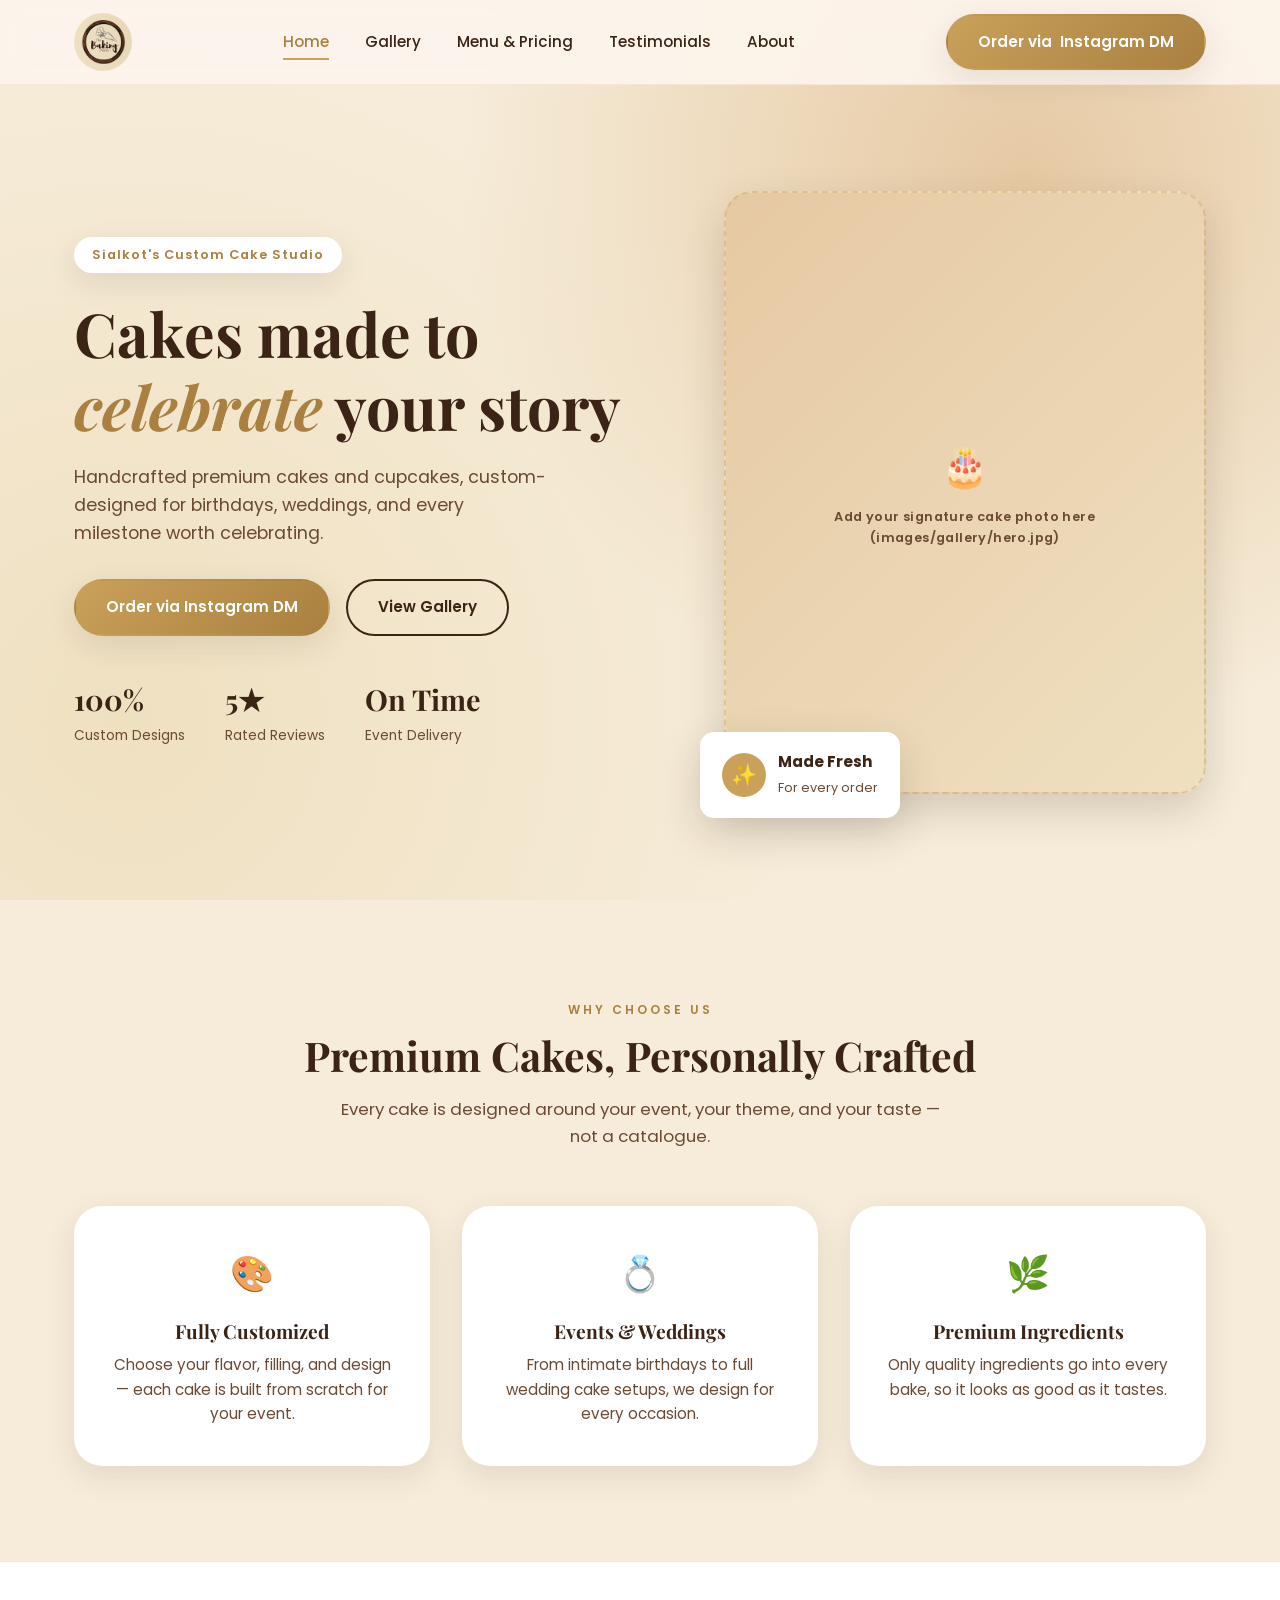
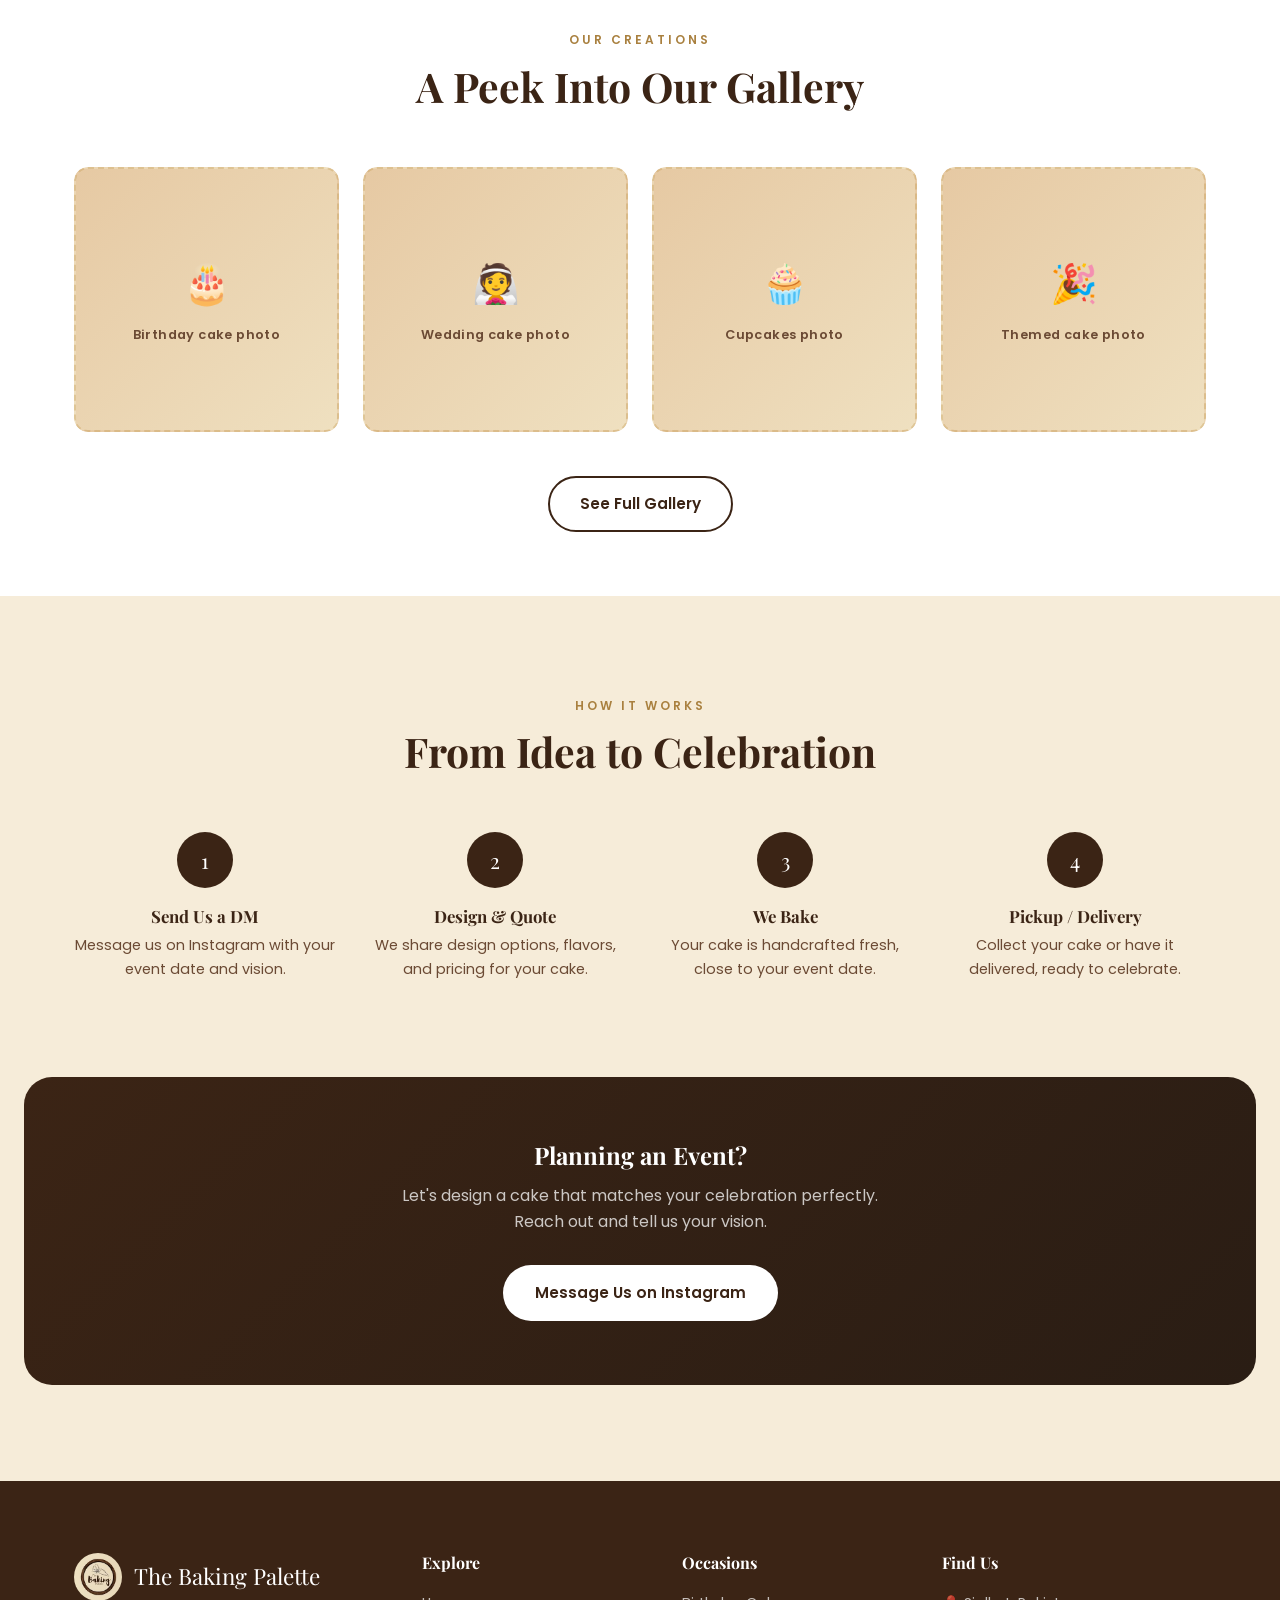
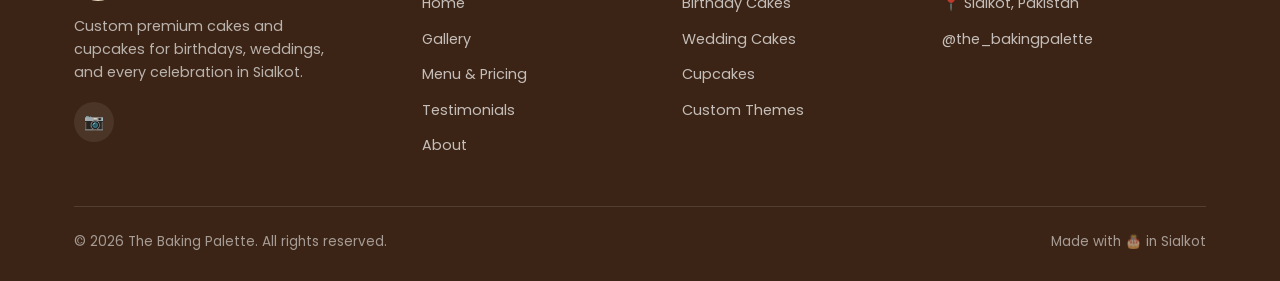
==== index.html @ 265aff40 "Initial site build for The Baking Palette Custom premium cake/cupcake business site with Home, Galle" ====
<!DOCTYPE html>
<html lang="en">
<head>
  <meta charset="UTF-8" />
  <meta name="viewport" content="width=device-width, initial-scale=1.0" />
  <title>The Baking Palette | Custom Premium Cakes & Cupcakes in Sialkot</title>
  <meta name="description" content="The Baking Palette crafts custom premium cakes and cupcakes for birthdays, weddings, and special events in Sialkot. Order your dream cake today." />
  <link rel="preconnect" href="https://fonts.googleapis.com" />
  <link href="https://fonts.googleapis.com/css2?family=Playfair+Display:wght@600;700&family=Poppins:wght@400;500;600;700&display=swap" rel="stylesheet" />
  <link rel="icon" type="image/jpeg" href="images/logo/logo.jpg" />
  <link rel="stylesheet" href="css/style.css" />
</head>
<body>

  <!-- Navbar -->
  <header class="navbar">
    <div class="container">
      <a href="index.html" class="logo"><img src="images/logo/logo.jpg" alt="The Baking Palette logo"></a>
      <nav class="nav-links">
        <a href="index.html">Home</a>
        <a href="gallery.html">Gallery</a>
        <a href="menu.html">Menu &amp; Pricing</a>
        <a href="testimonials.html">Testimonials</a>
        <a href="about.html">About</a>
      </nav>
      <div class="nav-cta">
        <a href="https://www.instagram.com/the_bakingpalette/" target="_blank" rel="noopener" class="btn btn--primary">
          <span class="btn-text">Order via</span> Instagram DM
        </a>
        <button class="nav-toggle" aria-label="Toggle navigation">
          <span></span><span></span><span></span>
        </button>
      </div>
    </div>
  </header>

  <!-- Hero -->
  <section class="hero">
    <div class="container">
      <div class="hero-text">
        <span class="hero-eyebrow">Sialkot's Custom Cake Studio</span>
        <h1>Cakes made to <span class="script">celebrate</span> your story</h1>
        <p>Handcrafted premium cakes and cupcakes, custom-designed for birthdays, weddings, and every milestone worth celebrating.</p>
        <div class="hero-actions">
          <a href="https://www.instagram.com/the_bakingpalette/" target="_blank" rel="noopener" class="btn btn--primary">Order via Instagram DM</a>
          <a href="gallery.html" class="btn btn--outline">View Gallery</a>
        </div>
        <div class="hero-stats">
          <div>
            <strong>100%</strong>
            <span>Custom Designs</span>
          </div>
          <div>
            <strong>5★</strong>
            <span>Rated Reviews</span>
          </div>
          <div>
            <strong>On Time</strong>
            <span>Event Delivery</span>
          </div>
        </div>
      </div>
      <div class="hero-visual">
        <div class="placeholder-tile">
          <span class="icon">🎂</span>
          <span class="label">Add your signature cake photo here<br>(images/gallery/hero.jpg)</span>
        </div>
        <div class="floating-card">
          <div class="icon-badge">✨</div>
          <div>
            <strong>Made Fresh</strong>
            <span>For every order</span>
          </div>
        </div>
      </div>
    </div>
  </section>

  <!-- Highlights -->
  <section class="section">
    <div class="container">
      <div class="section-header reveal">
        <span class="section-label">Why Choose Us</span>
        <h2 class="section-title">Premium Cakes, Personally Crafted</h2>
        <p class="section-subtitle" style="margin-left:auto;margin-right:auto;">Every cake is designed around your event, your theme, and your taste &mdash; not a catalogue.</p>
      </div>
      <div class="highlights-grid">
        <div class="highlight-card reveal">
          <div class="icon">🎨</div>
          <h3>Fully Customized</h3>
          <p>Choose your flavor, filling, and design &mdash; each cake is built from scratch for your event.</p>
        </div>
        <div class="highlight-card reveal">
          <div class="icon">💍</div>
          <h3>Events &amp; Weddings</h3>
          <p>From intimate birthdays to full wedding cake setups, we design for every occasion.</p>
        </div>
        <div class="highlight-card reveal">
          <div class="icon">🌿</div>
          <h3>Premium Ingredients</h3>
          <p>Only quality ingredients go into every bake, so it looks as good as it tastes.</p>
        </div>
      </div>
    </div>
  </section>

  <!-- Gallery preview -->
  <section class="section section--tight" style="background:var(--color-white);">
    <div class="container">
      <div class="section-header reveal">
        <span class="section-label">Our Creations</span>
        <h2 class="section-title">A Peek Into Our Gallery</h2>
      </div>
      <div class="gallery-grid gallery-grid--home">
        <div class="gallery-item reveal">
          <div class="placeholder-tile">
            <span class="icon">🎂</span>
            <span class="label">Birthday cake photo</span>
          </div>
        </div>
        <div class="gallery-item reveal">
          <div class="placeholder-tile">
            <span class="icon">👰</span>
            <span class="label">Wedding cake photo</span>
          </div>
        </div>
        <div class="gallery-item reveal">
          <div class="placeholder-tile">
            <span class="icon">🧁</span>
            <span class="label">Cupcakes photo</span>
          </div>
        </div>
        <div class="gallery-item reveal">
          <div class="placeholder-tile">
            <span class="icon">🎉</span>
            <span class="label">Themed cake photo</span>
          </div>
        </div>
      </div>
      <div style="text-align:center;margin-top:44px;">
        <a href="gallery.html" class="btn btn--outline">See Full Gallery</a>
      </div>
    </div>
  </section>

  <!-- Process -->
  <section class="section">
    <div class="container">
      <div class="section-header reveal">
        <span class="section-label">How It Works</span>
        <h2 class="section-title">From Idea to Celebration</h2>
      </div>
      <div class="process-grid">
        <div class="process-step reveal">
          <div class="step-number">1</div>
          <h4>Send Us a DM</h4>
          <p>Message us on Instagram with your event date and vision.</p>
        </div>
        <div class="process-step reveal">
          <div class="step-number">2</div>
          <h4>Design &amp; Quote</h4>
          <p>We share design options, flavors, and pricing for your cake.</p>
        </div>
        <div class="process-step reveal">
          <div class="step-number">3</div>
          <h4>We Bake</h4>
          <p>Your cake is handcrafted fresh, close to your event date.</p>
        </div>
        <div class="process-step reveal">
          <div class="step-number">4</div>
          <h4>Pickup / Delivery</h4>
          <p>Collect your cake or have it delivered, ready to celebrate.</p>
        </div>
      </div>
    </div>
  </section>

  <!-- CTA Banner -->
  <section class="cta-banner reveal">
    <h2>Planning an Event?</h2>
    <p>Let's design a cake that matches your celebration perfectly. Reach out and tell us your vision.</p>
    <a href="https://www.instagram.com/the_bakingpalette/" target="_blank" rel="noopener" class="btn btn--light">Message Us on Instagram</a>
  </section>

  <!-- Footer -->
  <footer class="site-footer">
    <div class="container">
      <div class="footer-grid">
        <div>
          <div class="footer-logo" style="display:flex;align-items:center;gap:12px;"><img src="images/logo/logo.jpg" alt="The Baking Palette logo" style="height:48px;width:48px;object-fit:cover;border-radius:50%;"> The Baking Palette</div>
          <p style="font-size:0.9rem;color:rgba(255,255,255,0.65);max-width:280px;">Custom premium cakes and cupcakes for birthdays, weddings, and every celebration in Sialkot.</p>
          <div class="footer-social">
            <a href="https://www.instagram.com/the_bakingpalette/" target="_blank" rel="noopener" aria-label="Instagram">📷</a>
          </div>
        </div>
        <div class="footer-col">
          <h4>Explore</h4>
          <ul>
            <li><a href="index.html">Home</a></li>
            <li><a href="gallery.html">Gallery</a></li>
            <li><a href="menu.html">Menu &amp; Pricing</a></li>
            <li><a href="testimonials.html">Testimonials</a></li>
            <li><a href="about.html">About</a></li>
          </ul>
        </div>
        <div class="footer-col">
          <h4>Occasions</h4>
          <ul>
            <li><a href="menu.html">Birthday Cakes</a></li>
            <li><a href="menu.html">Wedding Cakes</a></li>
            <li><a href="menu.html">Cupcakes</a></li>
            <li><a href="menu.html">Custom Themes</a></li>
          </ul>
        </div>
        <div class="footer-col">
          <h4>Find Us</h4>
          <ul>
            <li><a href="https://www.google.com/maps/search/?api=1&query=The+Baking+Palette+Sialkot" target="_blank" rel="noopener">📍 Sialkot, Pakistan</a></li>
            <li><a href="https://www.instagram.com/the_bakingpalette/" target="_blank" rel="noopener">@the_bakingpalette</a></li>
          </ul>
        </div>
      </div>
      <div class="footer-bottom">
        <span>&copy; 2026 The Baking Palette. All rights reserved.</span>
        <span>Made with 🎂 in Sialkot</span>
      </div>
    </div>
  </footer>

  <script src="js/main.js"></script>
</body>
</html>
---- css/style.css ----
/* ========================================================
   The Baking Palette — Design Tokens
   Matched to the brand logo (wood-brown, cream, warm gold).
   ======================================================== */
:root {
  --color-cream: #f6ecd9;
  --color-cream-dark: #efe0c0;
  --color-blush: #e6c9a3;
  --color-blush-dark: #d3a86f;
  --color-gold: #c9a15a;
  --color-gold-dark: #a9803f;
  --color-brown: #3b2415;
  --color-brown-soft: #6b4a34;
  --color-white: #ffffff;

  --font-heading: 'Playfair Display', Georgia, serif;
  --font-body: 'Poppins', 'Segoe UI', sans-serif;

  --radius-md: 14px;
  --radius-lg: 28px;
  --shadow-soft: 0 10px 30px rgba(61, 43, 31, 0.1);
  --shadow-strong: 0 16px 40px rgba(61, 43, 31, 0.18);
  --transition: 0.3s ease;
}

* {
  margin: 0;
  padding: 0;
  box-sizing: border-box;
}

html {
  scroll-behavior: smooth;
}

body {
  font-family: var(--font-body);
  color: var(--color-brown);
  background: var(--color-cream);
  line-height: 1.6;
  overflow-x: hidden;
}

img {
  max-width: 100%;
  display: block;
}

a {
  text-decoration: none;
  color: inherit;
}

ul {
  list-style: none;
}

h1, h2, h3, h4 {
  font-family: var(--font-heading);
  font-weight: 700;
  line-height: 1.2;
}

.container {
  max-width: 1180px;
  margin: 0 auto;
  padding: 0 24px;
}

.section {
  padding: 96px 0;
}

.section--tight {
  padding: 64px 0;
}

.section-label {
  display: inline-block;
  font-family: var(--font-body);
  letter-spacing: 3px;
  text-transform: uppercase;
  font-size: 0.75rem;
  color: var(--color-gold-dark);
  font-weight: 600;
  margin-bottom: 12px;
}

.section-title {
  font-size: clamp(1.9rem, 3.2vw, 2.8rem);
  margin-bottom: 16px;
}

.section-subtitle {
  max-width: 620px;
  color: var(--color-brown-soft);
  font-size: 1.05rem;
}

.section-header {
  text-align: center;
  margin-bottom: 56px;
}

.section-header .section-subtitle {
  margin: 0 auto;
}

/* ---------- Buttons ---------- */
.btn {
  display: inline-flex;
  align-items: center;
  gap: 8px;
  padding: 14px 30px;
  border-radius: 999px;
  font-weight: 600;
  font-size: 0.95rem;
  border: 2px solid transparent;
  cursor: pointer;
  transition: transform var(--transition), box-shadow var(--transition), background var(--transition);
}

.btn:hover {
  transform: translateY(-2px);
}

.btn--primary {
  background: linear-gradient(135deg, var(--color-gold) 0%, var(--color-gold-dark) 100%);
  color: var(--color-white);
  box-shadow: var(--shadow-soft);
}

.btn--primary:hover {
  box-shadow: var(--shadow-strong);
}

.btn--outline {
  background: transparent;
  border-color: var(--color-brown);
  color: var(--color-brown);
}

.btn--outline:hover {
  background: var(--color-brown);
  color: var(--color-white);
}

.btn--light {
  background: var(--color-white);
  color: var(--color-brown);
}

/* ---------- Navbar ---------- */
.navbar {
  position: fixed;
  top: 0;
  left: 0;
  right: 0;
  z-index: 1000;
  background: rgba(253, 246, 238, 0.9);
  backdrop-filter: blur(10px);
  border-bottom: 1px solid rgba(201, 161, 90, 0.15);
}

.navbar .container {
  display: flex;
  align-items: center;
  justify-content: space-between;
  height: 84px;
}

.logo {
  font-family: var(--font-heading);
  font-size: 1.5rem;
  font-weight: 700;
  color: var(--color-brown);
  display: flex;
  align-items: center;
  gap: 10px;
}

.logo img {
  height: 58px;
  width: 58px;
  object-fit: cover;
  border-radius: 50%;
}

.logo span.accent {
  color: var(--color-gold-dark);
}

.nav-links {
  display: flex;
  align-items: center;
  gap: 36px;
}

.nav-links a {
  font-weight: 500;
  font-size: 0.95rem;
  position: relative;
  padding: 6px 0;
  transition: color var(--transition);
}

.nav-links a::after {
  content: '';
  position: absolute;
  left: 0;
  bottom: 0;
  width: 0;
  height: 2px;
  background: var(--color-gold);
  transition: width var(--transition);
}

.nav-links a:hover,
.nav-links a.active {
  color: var(--color-gold-dark);
}

.nav-links a:hover::after,
.nav-links a.active::after {
  width: 100%;
}

.nav-cta {
  display: flex;
  align-items: center;
  gap: 20px;
}

.nav-toggle {
  display: none;
  flex-direction: column;
  gap: 5px;
  background: none;
  border: none;
  cursor: pointer;
  z-index: 1100;
}

.nav-toggle span {
  width: 26px;
  height: 2px;
  background: var(--color-brown);
  transition: transform var(--transition), opacity var(--transition);
}

/* ---------- Hero ---------- */
.hero {
  min-height: 100vh;
  display: flex;
  align-items: center;
  padding-top: 84px;
  background: radial-gradient(circle at 80% 20%, var(--color-blush) 0%, transparent 45%),
    radial-gradient(circle at 10% 80%, var(--color-cream-dark) 0%, transparent 50%),
    var(--color-cream);
  position: relative;
  overflow: hidden;
}

.hero .container {
  display: grid;
  grid-template-columns: 1.1fr 0.9fr;
  gap: 60px;
  align-items: center;
}

.hero-eyebrow {
  display: inline-block;
  padding: 8px 18px;
  background: var(--color-white);
  border-radius: 999px;
  font-size: 0.8rem;
  font-weight: 600;
  letter-spacing: 1px;
  color: var(--color-gold-dark);
  box-shadow: var(--shadow-soft);
  margin-bottom: 24px;
}

.hero h1 {
  font-size: clamp(2.4rem, 5vw, 3.8rem);
  margin-bottom: 20px;
}

.hero h1 .script {
  font-style: italic;
  color: var(--color-gold-dark);
}

.hero p {
  font-size: 1.1rem;
  color: var(--color-brown-soft);
  max-width: 480px;
  margin-bottom: 32px;
}

.hero-actions {
  display: flex;
  gap: 16px;
  flex-wrap: wrap;
  margin-bottom: 40px;
}

.hero-stats {
  display: flex;
  gap: 40px;
}

.hero-stats div strong {
  display: block;
  font-family: var(--font-heading);
  font-size: 1.8rem;
  color: var(--color-brown);
}

.hero-stats div span {
  font-size: 0.85rem;
  color: var(--color-brown-soft);
}

.hero-visual {
  position: relative;
}

/* ---------- Placeholder photo tiles ---------- */
.placeholder-tile {
  background: linear-gradient(135deg, var(--color-blush) 0%, var(--color-cream-dark) 100%);
  border-radius: var(--radius-lg);
  display: flex;
  flex-direction: column;
  align-items: center;
  justify-content: center;
  gap: 10px;
  color: var(--color-brown-soft);
  text-align: center;
  padding: 20px;
  border: 2px dashed rgba(201, 161, 90, 0.4);
}

.placeholder-tile .icon {
  font-size: 2.4rem;
}

.placeholder-tile .label {
  font-size: 0.8rem;
  font-weight: 600;
  letter-spacing: 0.4px;
}

.hero-visual .placeholder-tile {
  aspect-ratio: 4 / 5;
  box-shadow: var(--shadow-strong);
}

.hero-visual .floating-card {
  position: absolute;
  bottom: -24px;
  left: -24px;
  background: var(--color-white);
  border-radius: var(--radius-md);
  padding: 18px 22px;
  box-shadow: var(--shadow-strong);
  display: flex;
  align-items: center;
  gap: 12px;
}

.floating-card .icon-badge {
  width: 44px;
  height: 44px;
  border-radius: 50%;
  background: var(--color-gold);
  display: flex;
  align-items: center;
  justify-content: center;
  font-size: 1.3rem;
}

.floating-card strong {
  display: block;
  font-size: 0.95rem;
}

.floating-card span {
  font-size: 0.8rem;
  color: var(--color-brown-soft);
}

/* ---------- Highlights / Feature cards ---------- */
.highlights-grid {
  display: grid;
  grid-template-columns: repeat(3, 1fr);
  gap: 32px;
}

.highlight-card {
  background: var(--color-white);
  border-radius: var(--radius-lg);
  padding: 40px 32px;
  text-align: center;
  box-shadow: var(--shadow-soft);
  transition: transform var(--transition), box-shadow var(--transition);
}

.highlight-card:hover {
  transform: translateY(-6px);
  box-shadow: var(--shadow-strong);
}

.highlight-card .icon {
  font-size: 2.2rem;
  margin-bottom: 18px;
}

.highlight-card h3 {
  font-size: 1.2rem;
  margin-bottom: 10px;
}

.highlight-card p {
  color: var(--color-brown-soft);
  font-size: 0.95rem;
}

/* ---------- Gallery preview / grid ---------- */
.gallery-grid {
  display: grid;
  grid-template-columns: repeat(3, 1fr);
  gap: 24px;
}

.gallery-grid.gallery-grid--home {
  grid-template-columns: repeat(4, 1fr);
}

.gallery-item {
  aspect-ratio: 1 / 1;
  border-radius: var(--radius-md);
  overflow: hidden;
  cursor: pointer;
  position: relative;
}

.gallery-item .placeholder-tile {
  height: 100%;
  border-radius: var(--radius-md);
  transition: transform var(--transition);
}

.gallery-item:hover .placeholder-tile {
  transform: scale(1.04);
}

.gallery-item img {
  width: 100%;
  height: 100%;
  object-fit: cover;
}

.gallery-filters {
  display: flex;
  justify-content: center;
  gap: 12px;
  flex-wrap: wrap;
  margin-bottom: 40px;
}

.filter-btn {
  padding: 10px 22px;
  border-radius: 999px;
  border: 1px solid rgba(61, 43, 31, 0.2);
  background: transparent;
  font-weight: 500;
  font-size: 0.9rem;
  cursor: pointer;
  transition: background var(--transition), color var(--transition);
}

.filter-btn.active,
.filter-btn:hover {
  background: var(--color-brown);
  color: var(--color-white);
  border-color: var(--color-brown);
}

/* ---------- Lightbox ---------- */
.lightbox {
  position: fixed;
  inset: 0;
  background: rgba(61, 43, 31, 0.85);
  display: flex;
  align-items: center;
  justify-content: center;
  z-index: 2000;
  opacity: 0;
  pointer-events: none;
  transition: opacity var(--transition);
  padding: 40px;
}

.lightbox.open {
  opacity: 1;
  pointer-events: auto;
}

.lightbox-content {
  max-width: 560px;
  width: 100%;
  aspect-ratio: 4/5;
}

.lightbox-content .placeholder-tile {
  height: 100%;
  border-radius: var(--radius-lg);
}

.lightbox-close {
  position: absolute;
  top: 32px;
  right: 40px;
  color: var(--color-white);
  font-size: 2rem;
  background: none;
  border: none;
  cursor: pointer;
}

/* ---------- Menu / Pricing ---------- */
.menu-grid {
  display: grid;
  grid-template-columns: repeat(2, 1fr);
  gap: 32px;
}

.menu-card {
  background: var(--color-white);
  border-radius: var(--radius-lg);
  padding: 36px;
  box-shadow: var(--shadow-soft);
}

.menu-card-header {
  display: flex;
  justify-content: space-between;
  align-items: flex-start;
  margin-bottom: 20px;
}

.menu-card-header h3 {
  font-size: 1.35rem;
}

.menu-card-header .from-price {
  font-family: var(--font-heading);
  font-size: 1.3rem;
  color: var(--color-gold-dark);
  white-space: nowrap;
}

.menu-card p.desc {
  color: var(--color-brown-soft);
  margin-bottom: 20px;
  font-size: 0.95rem;
}

.menu-list {
  display: flex;
  flex-direction: column;
  gap: 12px;
}

.menu-list li {
  display: flex;
  justify-content: space-between;
  border-bottom: 1px dashed rgba(61, 43, 31, 0.15);
  padding-bottom: 10px;
  font-size: 0.95rem;
}

.menu-list li span:last-child {
  font-weight: 600;
  color: var(--color-brown);
}

.menu-note {
  text-align: center;
  margin-top: 48px;
  color: var(--color-brown-soft);
  font-size: 0.95rem;
}

/* ---------- Testimonials ---------- */
.testimonials-grid {
  display: grid;
  grid-template-columns: repeat(3, 1fr);
  gap: 28px;
}

.testimonial-card {
  background: var(--color-white);
  border-radius: var(--radius-lg);
  padding: 32px;
  box-shadow: var(--shadow-soft);
  display: flex;
  flex-direction: column;
  gap: 16px;
}

.testimonial-card .stars {
  color: var(--color-gold);
  font-size: 1.1rem;
  letter-spacing: 2px;
}

.testimonial-card p.quote {
  font-style: italic;
  color: var(--color-brown-soft);
}

.testimonial-author {
  display: flex;
  align-items: center;
  gap: 12px;
  margin-top: auto;
}

.testimonial-author .avatar {
  width: 42px;
  height: 42px;
  border-radius: 50%;
  background: var(--color-blush);
  display: flex;
  align-items: center;
  justify-content: center;
  font-weight: 700;
  color: var(--color-brown);
}

.testimonial-author strong {
  display: block;
  font-size: 0.95rem;
}

.testimonial-author span {
  font-size: 0.8rem;
  color: var(--color-brown-soft);
}

.review-cta {
  text-align: center;
  margin-top: 56px;
  background: var(--color-white);
  border-radius: var(--radius-lg);
  padding: 48px;
  box-shadow: var(--shadow-soft);
}

.review-cta h3 {
  margin-bottom: 12px;
}

.review-cta p {
  color: var(--color-brown-soft);
  margin-bottom: 24px;
}

/* ---------- About ---------- */
.about-grid {
  display: grid;
  grid-template-columns: 0.9fr 1.1fr;
  gap: 60px;
  align-items: center;
}

.about-grid .placeholder-tile {
  aspect-ratio: 4/5;
}

.about-content h2 {
  margin-bottom: 20px;
}

.about-content p {
  color: var(--color-brown-soft);
  margin-bottom: 18px;
}

.values-grid {
  display: grid;
  grid-template-columns: repeat(4, 1fr);
  gap: 24px;
  margin-top: 40px;
}

.value-item {
  text-align: center;
}

.value-item .icon {
  font-size: 1.8rem;
  margin-bottom: 10px;
}

.value-item h4 {
  font-size: 1rem;
  margin-bottom: 6px;
}

.value-item p {
  font-size: 0.85rem;
  color: var(--color-brown-soft);
}

/* ---------- Process steps ---------- */
.process-grid {
  display: grid;
  grid-template-columns: repeat(4, 1fr);
  gap: 28px;
  counter-reset: step;
}

.process-step {
  text-align: center;
  position: relative;
}

.process-step .step-number {
  width: 56px;
  height: 56px;
  margin: 0 auto 18px;
  border-radius: 50%;
  background: var(--color-brown);
  color: var(--color-white);
  display: flex;
  align-items: center;
  justify-content: center;
  font-family: var(--font-heading);
  font-size: 1.3rem;
}

.process-step h4 {
  margin-bottom: 8px;
  font-size: 1.05rem;
}

.process-step p {
  color: var(--color-brown-soft);
  font-size: 0.9rem;
}

/* ---------- CTA banner ---------- */
.cta-banner {
  background: linear-gradient(135deg, var(--color-brown) 0%, #2a1d14 100%);
  color: var(--color-white);
  border-radius: var(--radius-lg);
  padding: 64px;
  text-align: center;
  margin: 0 24px;
}

.cta-banner h2 {
  color: var(--color-white);
  margin-bottom: 14px;
}

.cta-banner p {
  color: rgba(255, 255, 255, 0.75);
  max-width: 520px;
  margin: 0 auto 30px;
}

/* ---------- Footer ---------- */
.site-footer {
  background: var(--color-brown);
  color: rgba(255, 255, 255, 0.85);
  padding: 72px 0 28px;
  margin-top: 96px;
}

.footer-grid {
  display: grid;
  grid-template-columns: 1.4fr 1fr 1fr 1.2fr;
  gap: 40px;
  margin-bottom: 48px;
}

.footer-logo {
  font-family: var(--font-heading);
  font-size: 1.4rem;
  color: var(--color-white);
  margin-bottom: 14px;
}

.footer-col h4 {
  color: var(--color-white);
  font-size: 1rem;
  margin-bottom: 18px;
}

.footer-col ul {
  display: flex;
  flex-direction: column;
  gap: 10px;
}

.footer-col a {
  font-size: 0.9rem;
  color: rgba(255, 255, 255, 0.7);
  transition: color var(--transition);
}

.footer-col a:hover {
  color: var(--color-gold);
}

.footer-social {
  display: flex;
  gap: 12px;
  margin-top: 18px;
}

.footer-social a {
  width: 40px;
  height: 40px;
  border-radius: 50%;
  background: rgba(255, 255, 255, 0.08);
  display: flex;
  align-items: center;
  justify-content: center;
  transition: background var(--transition);
}

.footer-social a:hover {
  background: var(--color-gold);
}

.footer-bottom {
  border-top: 1px solid rgba(255, 255, 255, 0.12);
  padding-top: 24px;
  display: flex;
  justify-content: space-between;
  font-size: 0.85rem;
  color: rgba(255, 255, 255, 0.55);
}

/* ---------- Reveal animation ---------- */
.reveal {
  opacity: 0;
  transform: translateY(24px);
  transition: opacity 0.6s ease, transform 0.6s ease;
}

.reveal.visible {
  opacity: 1;
  transform: translateY(0);
}

/* ---------- Page header (inner pages) ---------- */
.page-header {
  padding: 160px 0 60px;
  text-align: center;
  background: radial-gradient(circle at 50% 0%, var(--color-blush) 0%, transparent 60%), var(--color-cream);
}

/* ---------- Responsive ---------- */
@media (max-width: 960px) {
  .hero .container {
    grid-template-columns: 1fr;
  }

  .hero-visual {
    order: -1;
    max-width: 380px;
    margin: 0 auto;
  }

  .highlights-grid,
  .gallery-grid.gallery-grid--home,
  .testimonials-grid,
  .process-grid,
  .values-grid {
    grid-template-columns: repeat(2, 1fr);
  }

  .menu-grid,
  .about-grid,
  .footer-grid {
    grid-template-columns: 1fr;
  }

  .about-grid .placeholder-tile {
    max-width: 380px;
    margin: 0 auto;
  }
}

@media (max-width: 768px) {
  .nav-links {
    position: fixed;
    top: 0;
    right: -100%;
    height: 100vh;
    width: 280px;
    background: var(--color-white);
    flex-direction: column;
    justify-content: center;
    gap: 28px;
    transition: right var(--transition);
    box-shadow: var(--shadow-strong);
  }

  .nav-links.open {
    right: 0;
  }

  .nav-toggle {
    display: flex;
  }

  .nav-toggle.open span:nth-child(1) {
    transform: translateY(7px) rotate(45deg);
  }

  .nav-toggle.open span:nth-child(2) {
    opacity: 0;
  }

  .nav-toggle.open span:nth-child(3) {
    transform: translateY(-7px) rotate(-45deg);
  }

  .nav-cta .btn span.btn-text {
    display: none;
  }

  .gallery-grid,
  .gallery-grid.gallery-grid--home {
    grid-template-columns: repeat(2, 1fr);
  }

  .cta-banner {
    padding: 48px 28px;
  }
}

@media (max-width: 560px) {
  .section {
    padding: 64px 0;
  }

  .hero-stats {
    gap: 24px;
  }

  .gallery-grid,
  .gallery-grid.gallery-grid--home {
    grid-template-columns: repeat(2, 1fr);
    gap: 14px;
  }

  .footer-bottom {
    flex-direction: column;
    gap: 8px;
    text-align: center;
  }
}
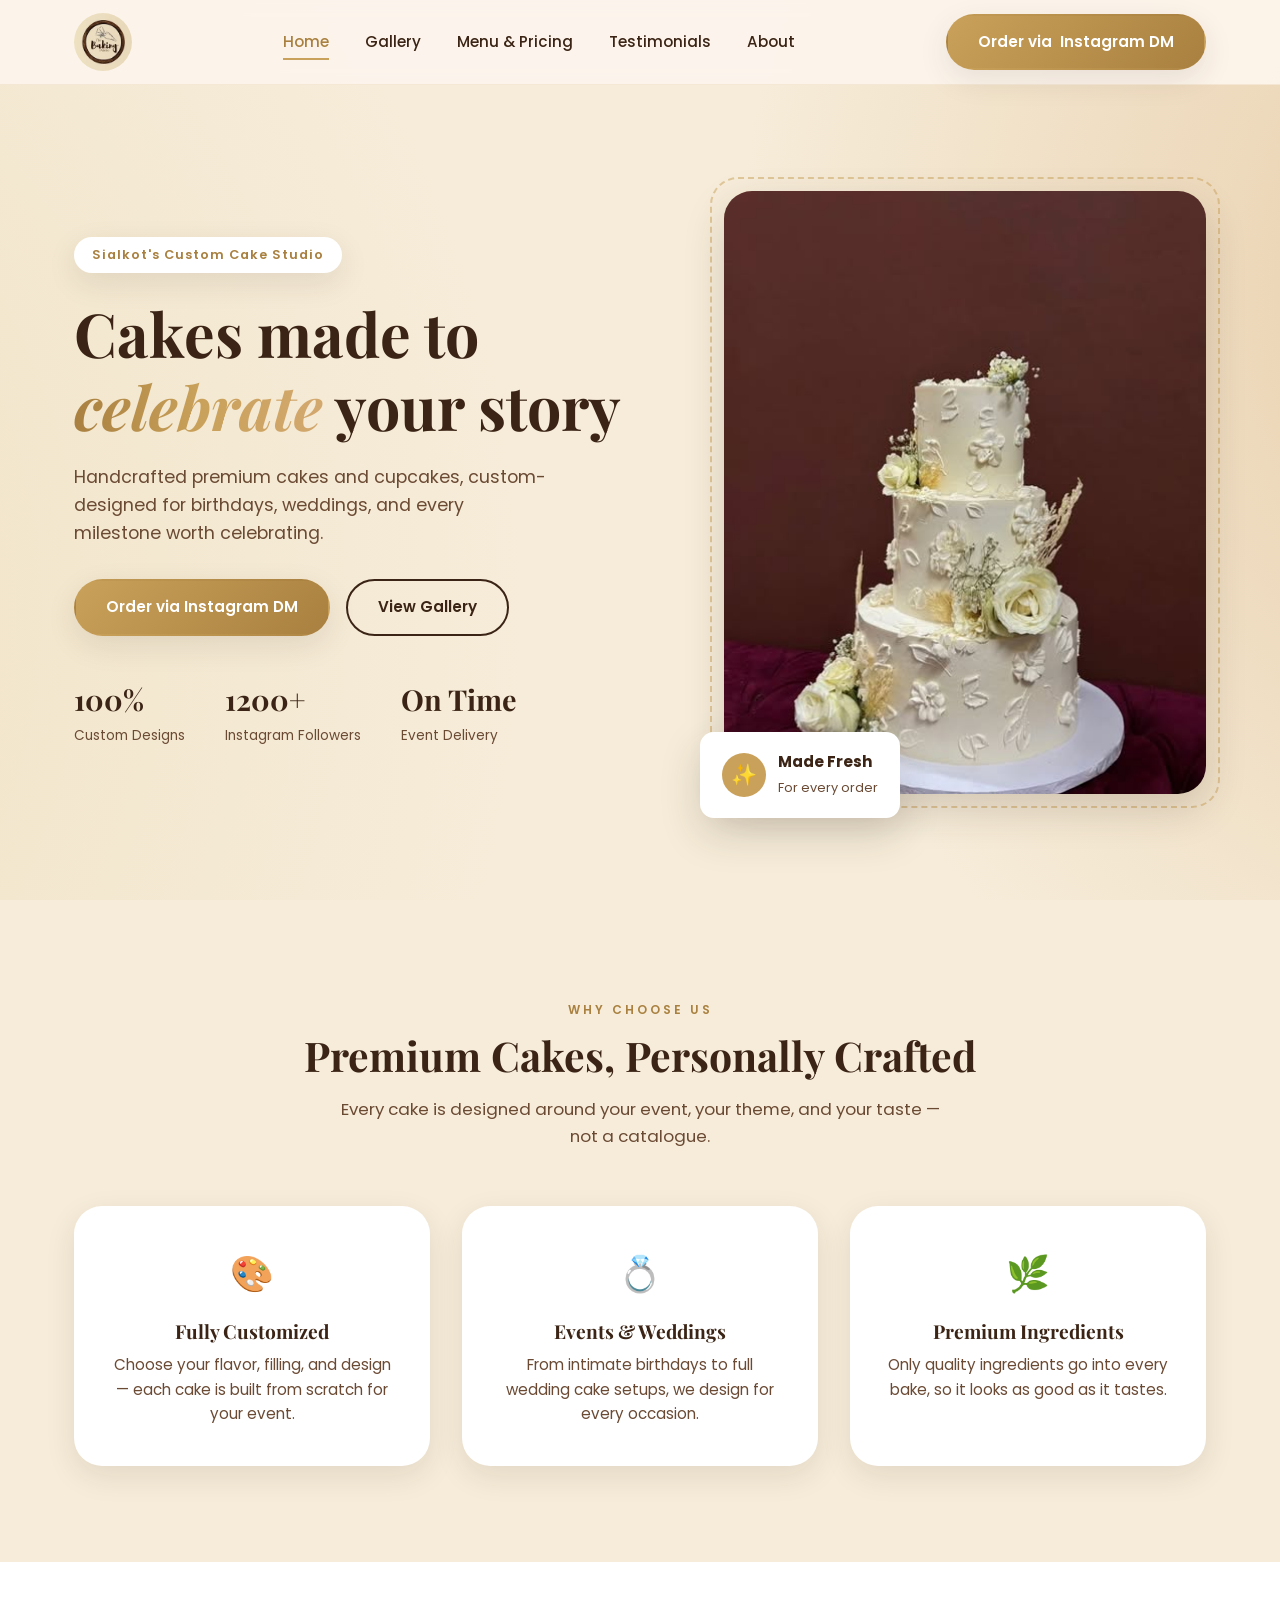
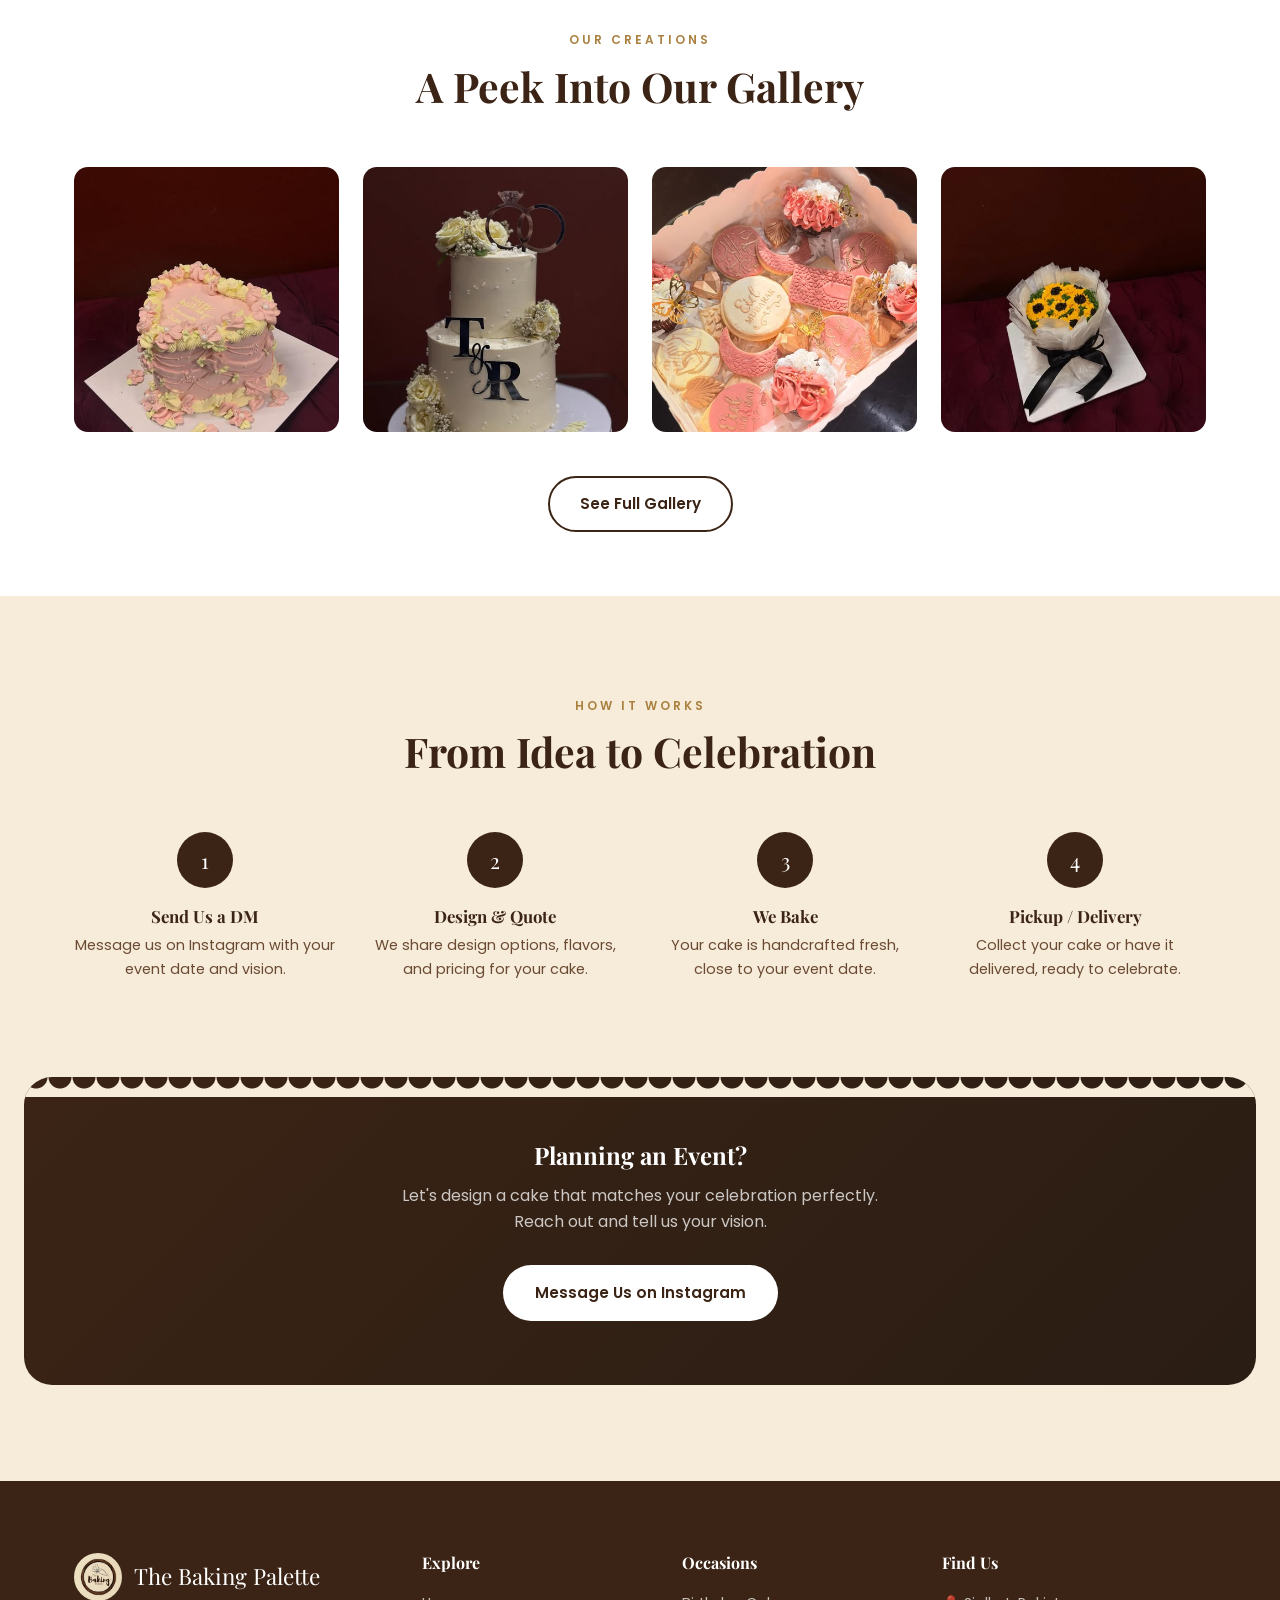
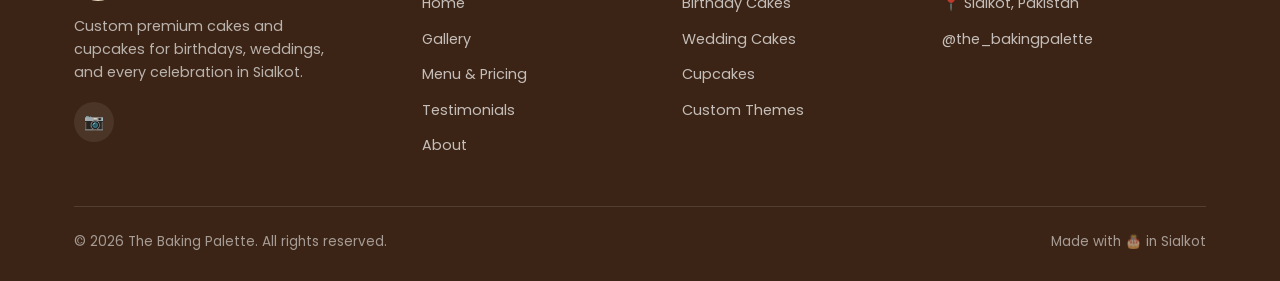
==== commit 5c0b4501: "add new dynamic designs" ====
--- a/index.html
+++ b/index.html
@@ -51,8 +51,8 @@
             <span>Custom Designs</span>
           </div>
           <div>
-            <strong>5★</strong>
-            <span>Rated Reviews</span>
+            <strong>1200+</strong>
+            <span>Instagram Followers</span>
           </div>
           <div>
             <strong>On Time</strong>
@@ -61,9 +61,8 @@
         </div>
       </div>
       <div class="hero-visual">
-        <div class="placeholder-tile">
-          <span class="icon">🎂</span>
-          <span class="label">Add your signature cake photo here<br>(images/gallery/hero.jpg)</span>
+        <div class="placeholder-tile" style="padding:0;border:none;">
+          <img src="images/gallery/wedding-floral-tiered.jpg" alt="Three-tier white floral wedding cake by The Baking Palette" style="width:100%;height:100%;object-fit:cover;border-radius:inherit;">
         </div>
         <div class="floating-card">
           <div class="icon-badge">✨</div>
@@ -113,28 +112,16 @@
       </div>
       <div class="gallery-grid gallery-grid--home">
         <div class="gallery-item reveal">
-          <div class="placeholder-tile">
-            <span class="icon">🎂</span>
-            <span class="label">Birthday cake photo</span>
-          </div>
-        </div>
-        <div class="gallery-item reveal">
-          <div class="placeholder-tile">
-            <span class="icon">👰</span>
-            <span class="label">Wedding cake photo</span>
-          </div>
-        </div>
-        <div class="gallery-item reveal">
-          <div class="placeholder-tile">
-            <span class="icon">🧁</span>
-            <span class="label">Cupcakes photo</span>
-          </div>
-        </div>
-        <div class="gallery-item reveal">
-          <div class="placeholder-tile">
-            <span class="icon">🎉</span>
-            <span class="label">Themed cake photo</span>
-          </div>
+          <img src="images/gallery/birthday-heart-pink-floral.jpg" alt="Heart-shaped pink and yellow floral birthday cake">
+        </div>
+        <div class="gallery-item reveal">
+          <img src="images/gallery/wedding-tiered-rings.jpg" alt="Two-tier ivory wedding cake with rose gold ring topper">
+        </div>
+        <div class="gallery-item reveal">
+          <img src="images/gallery/themed-eid-cookies.jpg" alt="Box of pink and gold Eid-themed cookies and mini cupcakes">
+        </div>
+        <div class="gallery-item reveal">
+          <img src="images/gallery/themed-sunflower-bouquet.jpg" alt="Cake designed as a sunflower bouquet">
         </div>
       </div>
       <div style="text-align:center;margin-top:44px;">
--- a/css/style.css
+++ b/css/style.css
@@ -254,11 +254,18 @@
   display: flex;
   align-items: center;
   padding-top: 84px;
-  background: radial-gradient(circle at 80% 20%, var(--color-blush) 0%, transparent 45%),
-    radial-gradient(circle at 10% 80%, var(--color-cream-dark) 0%, transparent 50%),
-    var(--color-cream);
+  background-color: var(--color-cream);
+  background-image: radial-gradient(circle at 80% 20%, var(--color-blush) 0%, transparent 45%),
+    radial-gradient(circle at 10% 80%, var(--color-cream-dark) 0%, transparent 50%);
+  background-size: 160% 160%, 160% 160%;
+  background-position: 0% 0%, 100% 100%;
+  animation: hero-drift 16s ease-in-out infinite alternate;
   position: relative;
   overflow: hidden;
+}
+
+@keyframes hero-drift {
+  to { background-position: 20% 10%, 80% 90%; }
 }
 
 .hero .container {
@@ -459,6 +466,11 @@
   width: 100%;
   height: 100%;
   object-fit: cover;
+  transition: transform var(--transition);
+}
+
+.gallery-item:hover img {
+  transform: scale(1.04);
 }
 
 .gallery-filters {
@@ -518,6 +530,13 @@
   border-radius: var(--radius-lg);
 }
 
+.lightbox-content img {
+  width: 100%;
+  height: 100%;
+  object-fit: cover;
+  border-radius: var(--radius-lg);
+}
+
 .lightbox-close {
   position: absolute;
   top: 32px;
@@ -596,7 +615,7 @@
 /* ---------- Testimonials ---------- */
 .testimonials-grid {
   display: grid;
-  grid-template-columns: repeat(3, 1fr);
+  grid-template-columns: repeat(auto-fit, minmax(280px, 1fr));
   gap: 28px;
 }
 
@@ -968,3 +987,349 @@
     text-align: center;
   }
 }
+
+/* ========================================================
+   Dynamic & Modern Enhancements
+   ======================================================== */
+
+/* ---------- Navbar scroll state ---------- */
+.navbar {
+  transition: background var(--transition), box-shadow var(--transition);
+}
+
+.navbar .container {
+  transition: height var(--transition);
+}
+
+.navbar.scrolled {
+  background: rgba(253, 246, 238, 0.97);
+  box-shadow: 0 8px 24px rgba(61, 43, 31, 0.12);
+}
+
+.navbar.scrolled .container {
+  height: 68px;
+}
+
+.logo img {
+  transition: height var(--transition), width var(--transition);
+}
+
+.navbar.scrolled .logo img {
+  height: 44px;
+  width: 44px;
+}
+
+/* ---------- Shimmering script text ---------- */
+.hero h1 .script {
+  background: linear-gradient(90deg, var(--color-gold-dark) 0%, var(--color-gold) 25%, var(--color-blush-dark) 50%, var(--color-gold) 75%, var(--color-gold-dark) 100%);
+  background-size: 200% auto;
+  -webkit-background-clip: text;
+  background-clip: text;
+  -webkit-text-fill-color: transparent;
+  animation: shimmer 5s linear infinite;
+}
+
+@keyframes shimmer {
+  to { background-position: -200% center; }
+}
+
+/* ---------- Hero entrance ---------- */
+.hero-text > * {
+  opacity: 0;
+  animation: fade-up 0.8s ease forwards;
+}
+
+.hero-text > *:nth-child(1) { animation-delay: 0.05s; }
+.hero-text > *:nth-child(2) { animation-delay: 0.15s; }
+.hero-text > *:nth-child(3) { animation-delay: 0.25s; }
+.hero-text > *:nth-child(4) { animation-delay: 0.35s; }
+.hero-text > *:nth-child(5) { animation-delay: 0.45s; }
+
+.hero-visual {
+  opacity: 0;
+  animation: fade-up 0.9s ease forwards;
+  animation-delay: 0.3s;
+}
+
+.page-header .container > * {
+  opacity: 0;
+  animation: fade-up 0.7s ease forwards;
+}
+
+.page-header .container > *:nth-child(1) { animation-delay: 0.05s; }
+.page-header .container > *:nth-child(2) { animation-delay: 0.15s; }
+.page-header .container > *:nth-child(3) { animation-delay: 0.25s; }
+
+@keyframes fade-up {
+  from { opacity: 0; transform: translateY(24px); }
+  to { opacity: 1; transform: translateY(0); }
+}
+
+/* ---------- Button shine sweep ---------- */
+.btn {
+  position: relative;
+  overflow: hidden;
+  isolation: isolate;
+}
+
+.btn::before {
+  content: '';
+  position: absolute;
+  inset: 0;
+  background: linear-gradient(120deg, transparent 30%, rgba(255, 255, 255, 0.55) 50%, transparent 70%);
+  transform: translateX(-120%);
+  transition: transform 0.6s ease;
+  z-index: -1;
+}
+
+.btn--outline::before {
+  background: linear-gradient(120deg, transparent 30%, rgba(201, 161, 90, 0.35) 50%, transparent 70%);
+}
+
+.btn:hover::before {
+  transform: translateX(120%);
+}
+
+/* ---------- Floating dessert particles ---------- */
+.hero,
+.page-header,
+.cta-banner {
+  position: relative;
+}
+
+.hero > .container,
+.page-header > .container,
+.cta-banner > * {
+  position: relative;
+  z-index: 1;
+}
+
+.bg-sprinkles {
+  position: absolute;
+  inset: 0;
+  overflow: hidden;
+  pointer-events: none;
+  z-index: 0;
+}
+
+.bg-sprinkles .sprinkle {
+  position: absolute;
+  bottom: -10%;
+  left: var(--sx, 50%);
+  font-size: var(--ssize, 1.2rem);
+  opacity: 0;
+  animation: sprinkle-float var(--sdur, 12s) linear infinite;
+  animation-delay: var(--sdelay, 0s);
+  filter: drop-shadow(0 4px 8px rgba(61, 43, 31, 0.15));
+}
+
+@keyframes sprinkle-float {
+  0% { transform: translateY(0) rotate(0deg); opacity: 0; }
+  8% { opacity: 0.6; }
+  92% { opacity: 0.55; }
+  100% { transform: translateY(-115vh) rotate(360deg); opacity: 0; }
+}
+
+/* ---------- Floating card bob + orbit ring ---------- */
+.hero-visual .floating-card {
+  animation: fade-up 0.9s ease forwards, bob 4.5s ease-in-out 0.9s infinite;
+}
+
+@keyframes bob {
+  0%, 100% { transform: translateY(0); }
+  50% { transform: translateY(-10px); }
+}
+
+.hero-visual .placeholder-tile {
+  position: relative;
+}
+
+.hero-visual .placeholder-tile::before {
+  content: '';
+  position: absolute;
+  inset: -14px;
+  border-radius: inherit;
+  border: 2px dashed rgba(201, 161, 90, 0.5);
+  animation: spin-slow 24s linear infinite;
+  z-index: -1;
+}
+
+@keyframes spin-slow {
+  to { transform: rotate(360deg); }
+}
+
+/* ---------- Tilt cards (JS-driven) ---------- */
+.highlights-grid,
+.testimonials-grid,
+.menu-grid {
+  perspective: 1200px;
+}
+
+.highlight-card,
+.testimonial-card,
+.menu-card {
+  transform-style: preserve-3d;
+  will-change: transform;
+  transition: transform 0.15s ease-out, box-shadow var(--transition);
+}
+
+.testimonial-card:hover,
+.menu-card:hover {
+  box-shadow: var(--shadow-strong);
+}
+
+/* ---------- Icon wiggle on hover ---------- */
+.highlight-card:hover .icon,
+.value-item:hover .icon,
+.process-step:hover .step-number {
+  animation: wiggle 0.6s ease;
+}
+
+@keyframes wiggle {
+  0%, 100% { transform: rotate(0) scale(1); }
+  25% { transform: rotate(-10deg) scale(1.12); }
+  75% { transform: rotate(10deg) scale(1.12); }
+}
+
+/* ---------- Staggered / richer reveal ---------- */
+.reveal {
+  filter: blur(6px);
+  transition: opacity 0.7s ease, transform 0.7s ease, filter 0.7s ease;
+}
+
+.reveal.visible {
+  filter: blur(0);
+}
+
+.highlights-grid .reveal:nth-child(1) { transition-delay: 0s; }
+.highlights-grid .reveal:nth-child(2) { transition-delay: 0.12s; }
+.highlights-grid .reveal:nth-child(3) { transition-delay: 0.24s; }
+
+.gallery-grid .reveal:nth-child(3n+1) { transition-delay: 0s; }
+.gallery-grid .reveal:nth-child(3n+2) { transition-delay: 0.08s; }
+.gallery-grid .reveal:nth-child(3n+3) { transition-delay: 0.16s; }
+
+.process-grid .reveal:nth-child(1) { transition-delay: 0s; }
+.process-grid .reveal:nth-child(2) { transition-delay: 0.1s; }
+.process-grid .reveal:nth-child(3) { transition-delay: 0.2s; }
+.process-grid .reveal:nth-child(4) { transition-delay: 0.3s; }
+
+.testimonials-grid .reveal:nth-child(1) { transition-delay: 0s; }
+.testimonials-grid .reveal:nth-child(2) { transition-delay: 0.12s; }
+.testimonials-grid .reveal:nth-child(3) { transition-delay: 0.24s; }
+.testimonials-grid .reveal:nth-child(4) { transition-delay: 0.36s; }
+
+.menu-grid .reveal:nth-child(1) { transition-delay: 0s; }
+.menu-grid .reveal:nth-child(2) { transition-delay: 0.1s; }
+.menu-grid .reveal:nth-child(3) { transition-delay: 0.2s; }
+.menu-grid .reveal:nth-child(4) { transition-delay: 0.3s; }
+
+.about-grid .reveal:nth-child(1) { transition-delay: 0s; }
+.about-grid .reveal:nth-child(2) { transition-delay: 0.15s; }
+
+/* ---------- Gallery hover overlay + lightbox motion ---------- */
+.gallery-item::after {
+  content: '🔍';
+  position: absolute;
+  inset: 0;
+  display: flex;
+  align-items: center;
+  justify-content: center;
+  font-size: 1.6rem;
+  background: rgba(61, 43, 31, 0.35);
+  color: var(--color-white);
+  opacity: 0;
+  transform: scale(0.8);
+  transition: opacity var(--transition), transform var(--transition);
+}
+
+.gallery-item:hover::after {
+  opacity: 1;
+  transform: scale(1);
+}
+
+.lightbox-content {
+  transform: scale(0.9);
+  transition: transform var(--transition);
+}
+
+.lightbox.open .lightbox-content {
+  transform: scale(1);
+}
+
+/* ---------- CTA banner icing-drip edge ---------- */
+.cta-banner {
+  overflow: hidden;
+}
+
+.cta-banner::before {
+  content: '';
+  position: absolute;
+  top: 0;
+  left: 0;
+  right: 0;
+  height: 20px;
+  background: radial-gradient(circle at 12px 0, transparent 11px, var(--color-cream) 12px) 0 0 / 24px 24px repeat-x;
+  z-index: 2;
+}
+
+/* ---------- Back to top button ---------- */
+.back-to-top {
+  position: fixed;
+  right: 26px;
+  bottom: 26px;
+  width: 52px;
+  height: 52px;
+  border-radius: 50%;
+  background: linear-gradient(135deg, var(--color-gold) 0%, var(--color-gold-dark) 100%);
+  color: var(--color-white);
+  border: none;
+  font-size: 1.3rem;
+  display: flex;
+  align-items: center;
+  justify-content: center;
+  cursor: pointer;
+  box-shadow: var(--shadow-strong);
+  opacity: 0;
+  transform: translateY(16px) scale(0.8);
+  pointer-events: none;
+  transition: opacity var(--transition), transform var(--transition);
+  z-index: 900;
+}
+
+.back-to-top.show {
+  opacity: 1;
+  transform: translateY(0) scale(1);
+  pointer-events: auto;
+}
+
+.back-to-top:hover {
+  transform: translateY(-4px) scale(1.05);
+}
+
+/* ---------- Reduced motion ---------- */
+@media (prefers-reduced-motion: reduce) {
+  *,
+  *::before,
+  *::after {
+    animation-duration: 0.01ms !important;
+    animation-iteration-count: 1 !important;
+    transition-duration: 0.01ms !important;
+  }
+
+  .reveal {
+    opacity: 1;
+    transform: none;
+    filter: none;
+  }
+
+  .hero-text > *,
+  .hero-visual,
+  .page-header .container > * {
+    opacity: 1;
+  }
+
+  .bg-sprinkles {
+    display: none;
+  }
+}
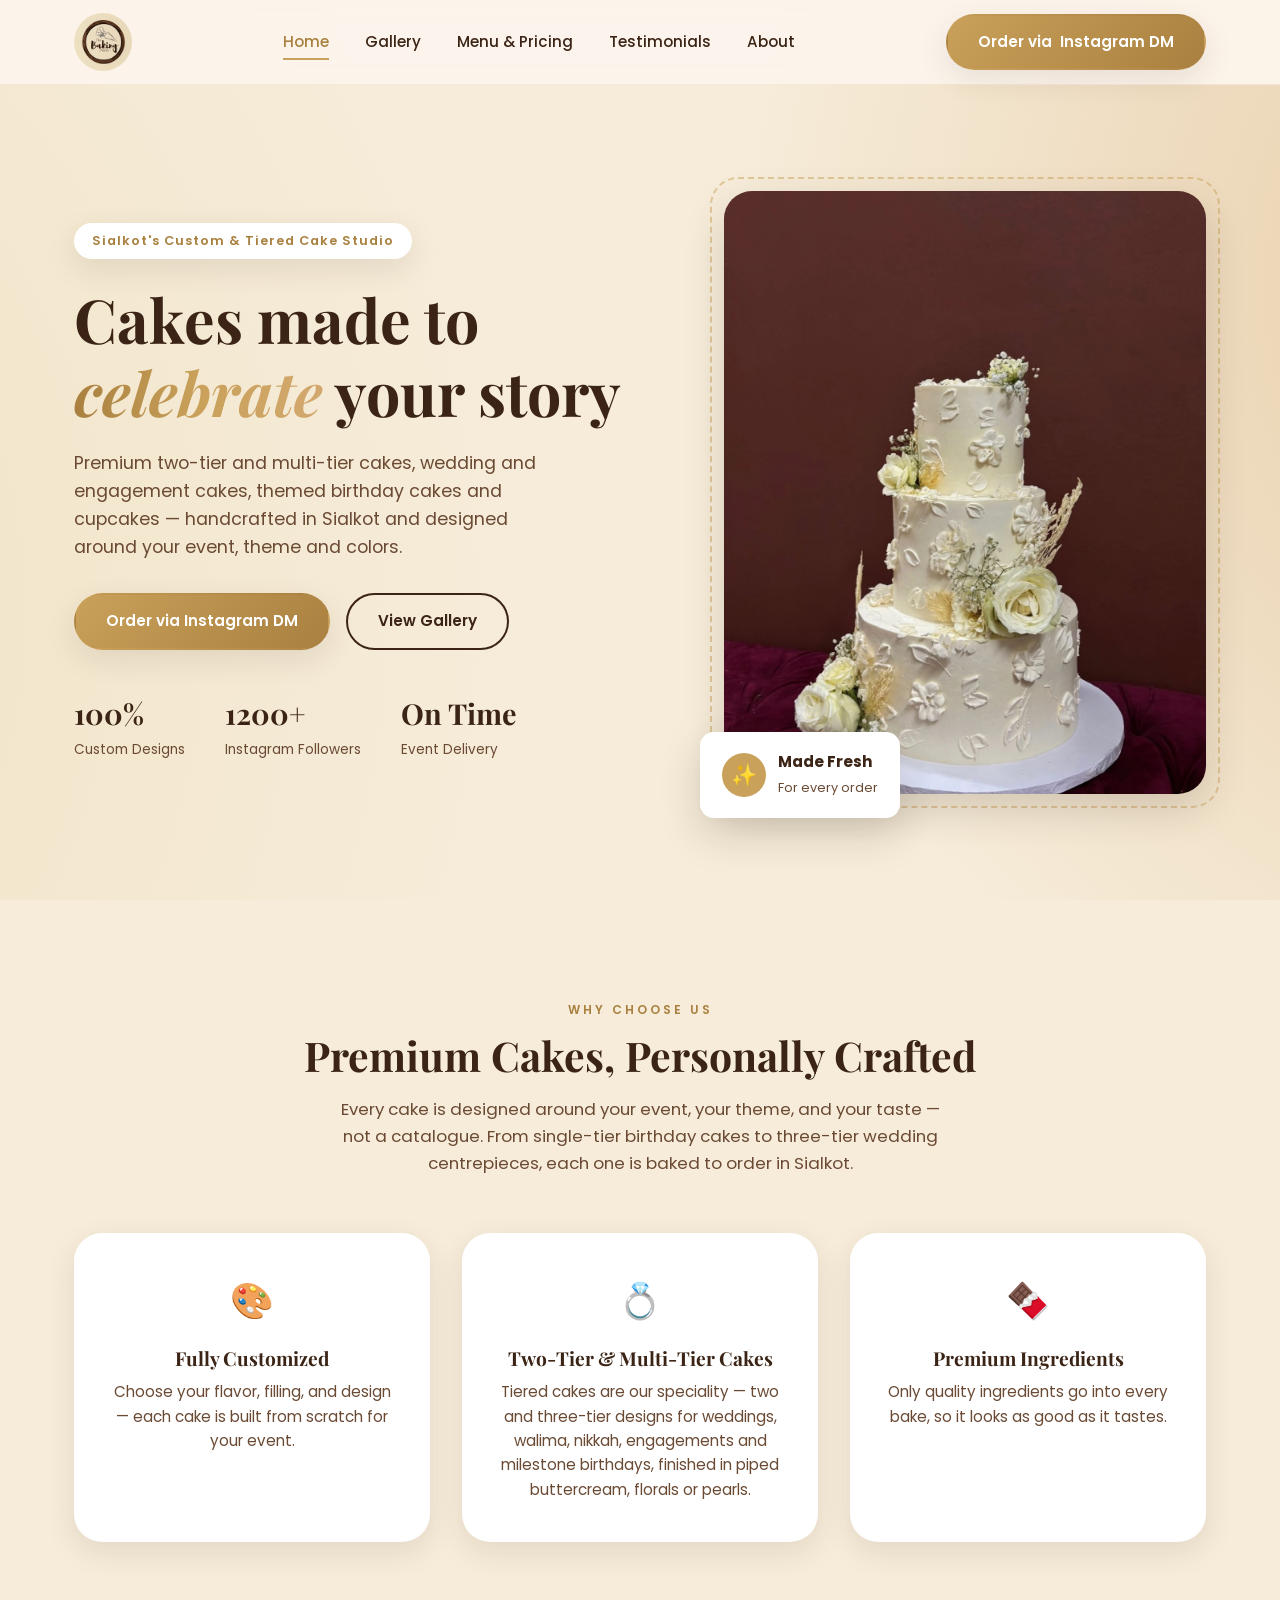
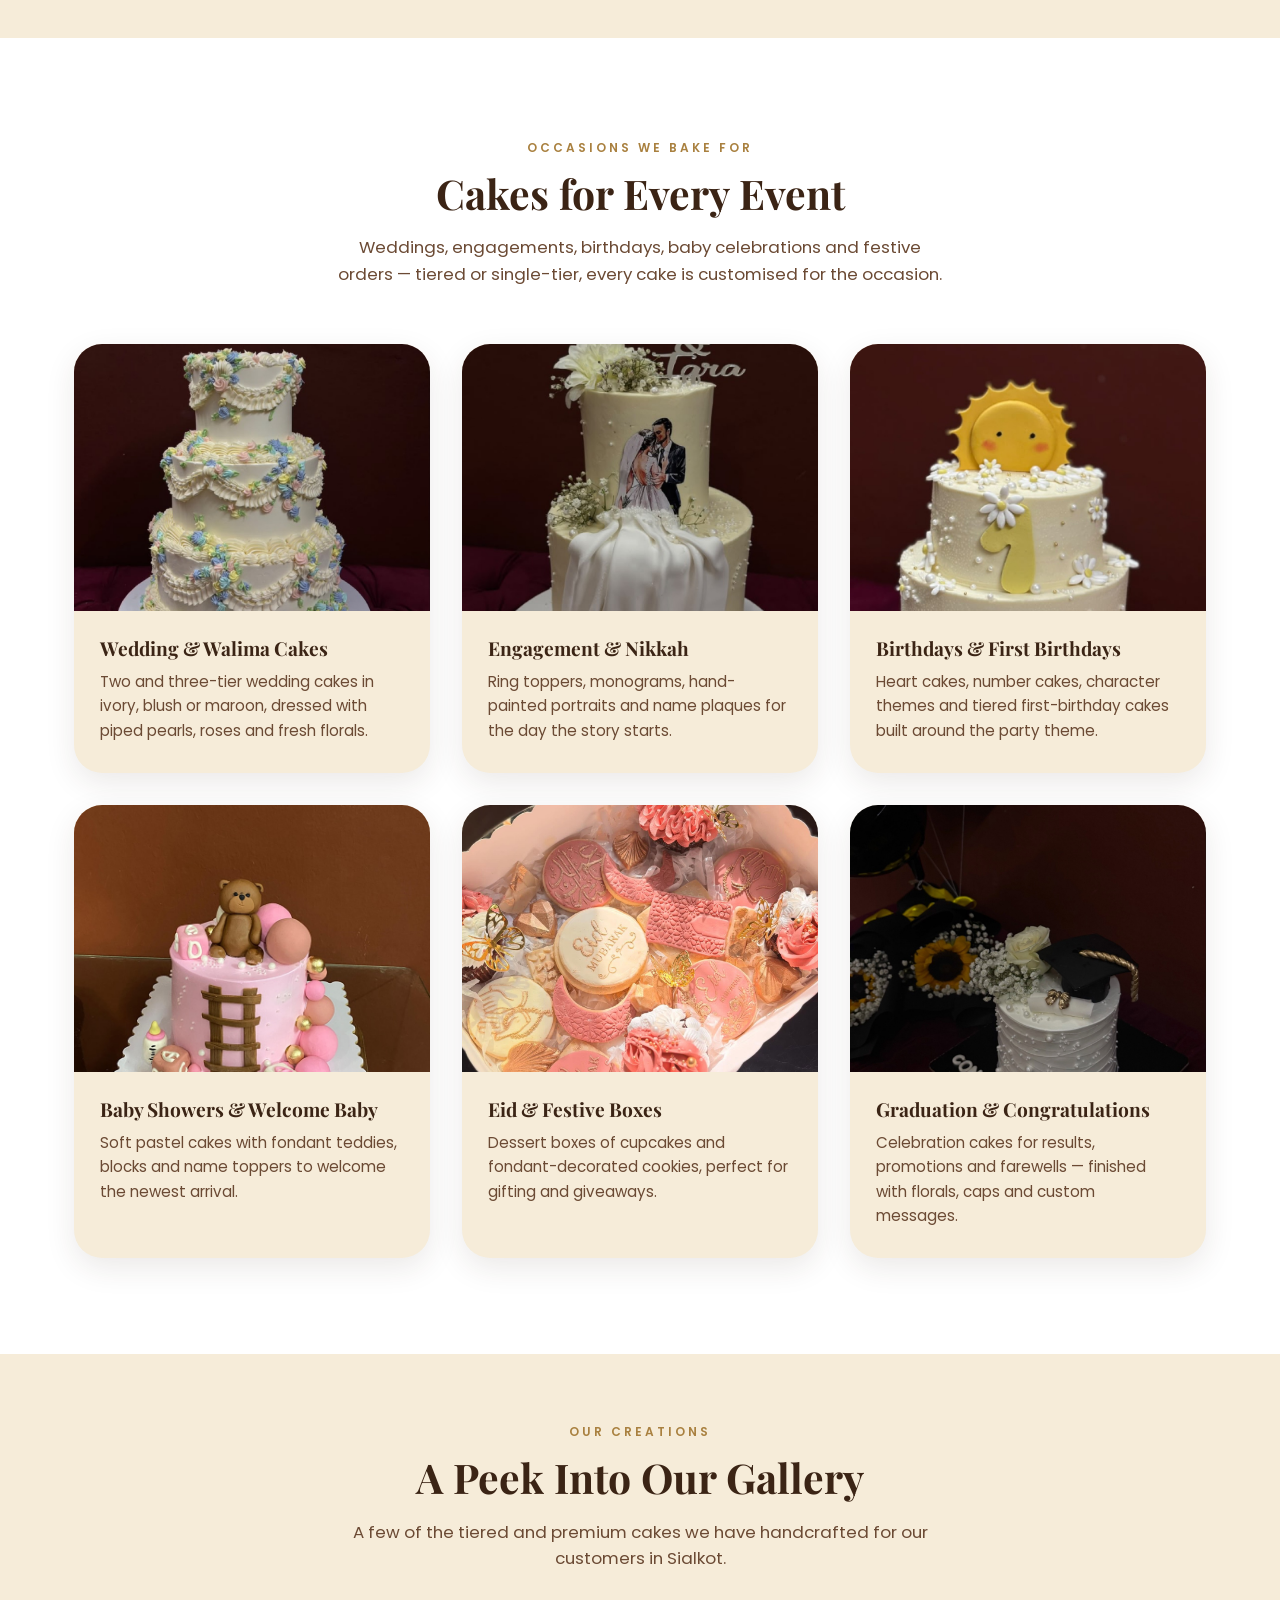
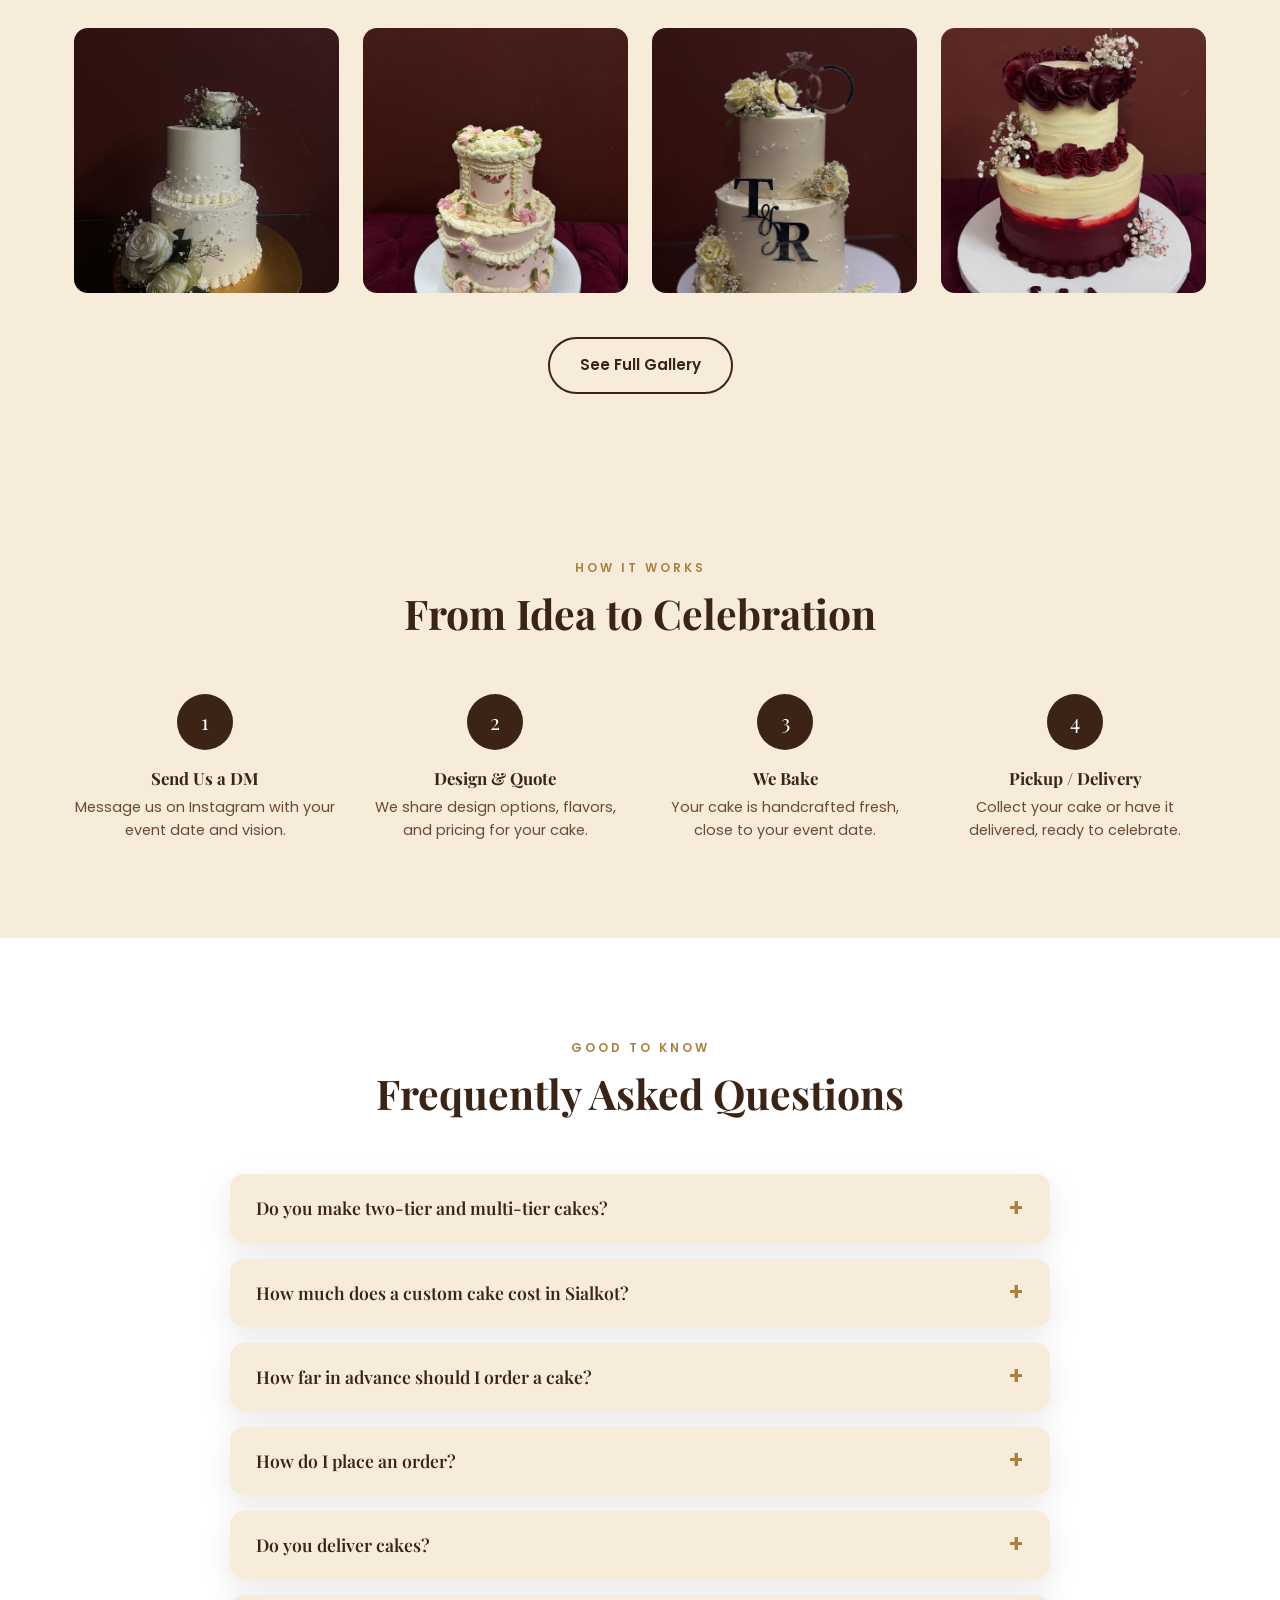
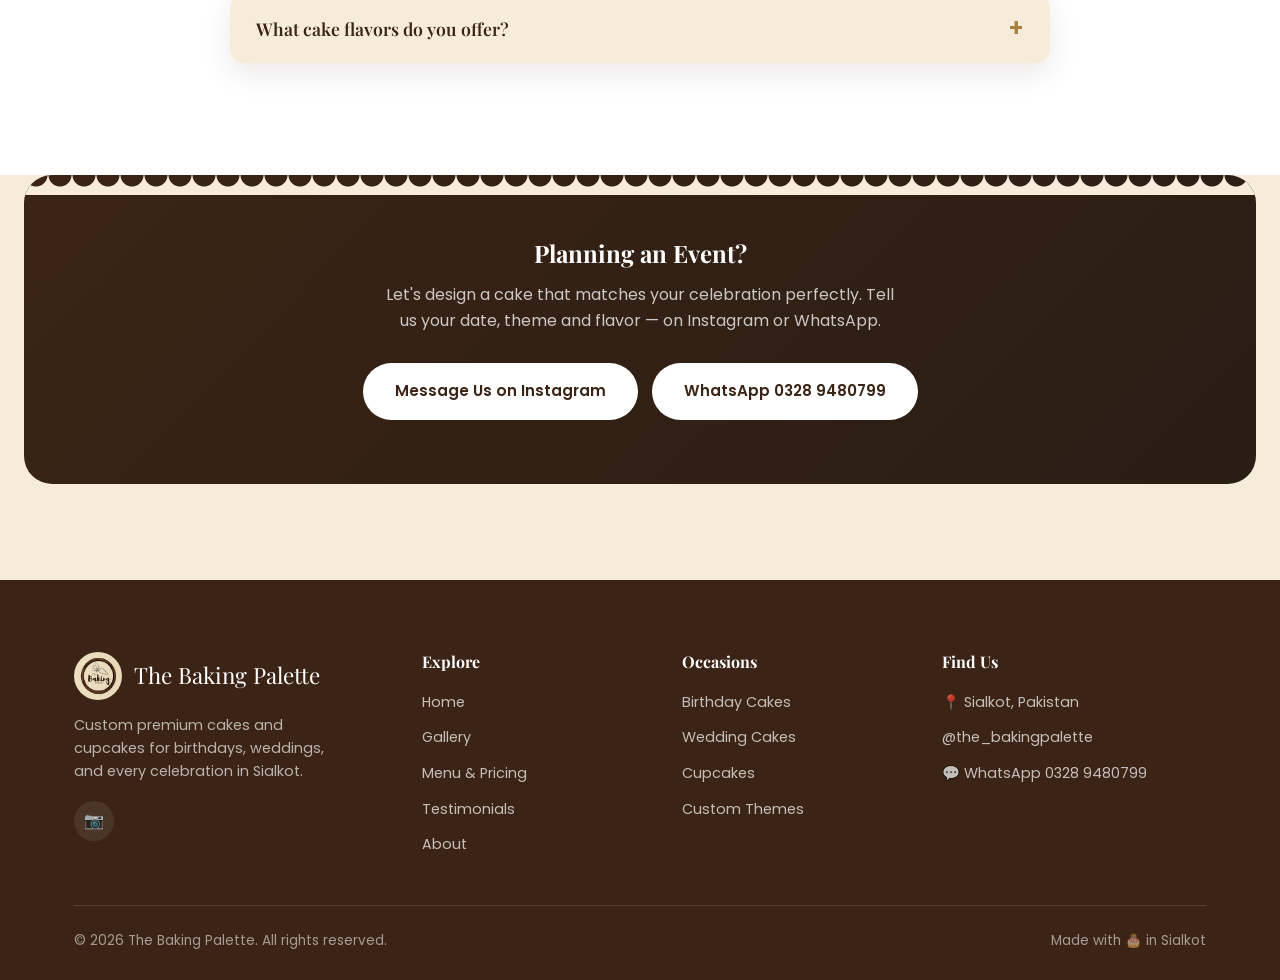
==== commit 67ef2dda: "Refresh cake photos and optimize the site for search and AI engines Replaces the old gallery photos " ====
--- a/index.html
+++ b/index.html
@@ -3,12 +3,123 @@
 <head>
   <meta charset="UTF-8" />
   <meta name="viewport" content="width=device-width, initial-scale=1.0" />
-  <title>The Baking Palette | Custom Premium Cakes & Cupcakes in Sialkot</title>
-  <meta name="description" content="The Baking Palette crafts custom premium cakes and cupcakes for birthdays, weddings, and special events in Sialkot. Order your dream cake today." />
+  <title>The Baking Palette | Custom Tiered, Wedding &amp; Birthday Cakes in Sialkot</title>
+  <meta name="description" content="Custom premium cakes in Sialkot — two-tier and multi-tier wedding cakes, engagement, birthday and themed cakes, plus cupcakes. Order on Instagram or WhatsApp." />
+  <meta name="keywords" content="custom cakes Sialkot, tiered cakes Sialkot, wedding cakes Sialkot, two tier cake, multi tier cake, birthday cakes Sialkot, cupcakes Sialkot" />
+
+  <meta property="og:type" content="website" />
+  <meta property="og:site_name" content="The Baking Palette" />
+  <meta property="og:locale" content="en_PK" />
+  <meta property="og:title" content="The Baking Palette | Custom Tiered, Wedding &amp; Birthday Cakes in Sialkot" />
+  <meta property="og:description" content="Two-tier and multi-tier wedding cakes, engagement, birthday and themed cakes, cupcakes and fondant cookies — handcrafted to order in Sialkot." />
+  <meta property="og:image" content="images/gallery/wedding-three-tier-ivory-floral.jpg" />
+  <meta name="twitter:card" content="summary_large_image" />
+  <meta name="twitter:title" content="The Baking Palette | Custom Tiered, Wedding &amp; Birthday Cakes in Sialkot" />
+  <meta name="twitter:description" content="Two-tier and multi-tier wedding cakes, engagement, birthday and themed cakes, cupcakes and fondant cookies — handcrafted to order in Sialkot." />
+  <meta name="twitter:image" content="images/gallery/wedding-three-tier-ivory-floral.jpg" />
+
   <link rel="preconnect" href="https://fonts.googleapis.com" />
   <link href="https://fonts.googleapis.com/css2?family=Playfair+Display:wght@600;700&family=Poppins:wght@400;500;600;700&display=swap" rel="stylesheet" />
   <link rel="icon" type="image/jpeg" href="images/logo/logo.jpg" />
   <link rel="stylesheet" href="css/style.css" />
+
+  <script type="application/ld+json">
+  {
+    "@context": "https://schema.org",
+    "@type": "Bakery",
+    "@id": "#the-baking-palette",
+    "name": "The Baking Palette",
+    "description": "Custom cake studio in Sialkot specialising in two-tier and multi-tier cakes, wedding and engagement cakes, themed birthday cakes, cupcakes and fondant cookies.",
+    "image": "images/gallery/wedding-three-tier-ivory-floral.jpg",
+    "logo": "images/logo/logo.jpg",
+    "telephone": "+92 328 9480799",
+    "priceRange": "Rs. 1,800 - Rs. 2,000 per lb",
+    "servesCuisine": "Cakes, cupcakes and desserts",
+    "address": {
+      "@type": "PostalAddress",
+      "addressLocality": "Sialkot",
+      "addressRegion": "Punjab",
+      "addressCountry": "PK"
+    },
+    "areaServed": {
+      "@type": "City",
+      "name": "Sialkot"
+    },
+    "hasMap": "https://maps.app.goo.gl/SYh3LS19zjtz57ar5",
+    "sameAs": [
+      "https://www.instagram.com/the_bakingpalette/",
+      "https://wa.me/923289480799"
+    ],
+    "hasOfferCatalog": {
+      "@type": "OfferCatalog",
+      "name": "Custom cakes and treats",
+      "itemListElement": [
+        { "@type": "Offer", "itemOffered": { "@type": "Product", "name": "Two-tier and multi-tier cakes" } },
+        { "@type": "Offer", "itemOffered": { "@type": "Product", "name": "Wedding and engagement cakes" } },
+        { "@type": "Offer", "itemOffered": { "@type": "Product", "name": "Custom birthday and themed cakes" } },
+        { "@type": "Offer", "itemOffered": { "@type": "Product", "name": "Cupcake boxes" } },
+        { "@type": "Offer", "itemOffered": { "@type": "Product", "name": "Fondant decorated cookies" } }
+      ]
+    }
+  }
+  </script>
+
+  <script type="application/ld+json">
+  {
+    "@context": "https://schema.org",
+    "@type": "FAQPage",
+    "mainEntity": [
+      {
+        "@type": "Question",
+        "name": "Do you make two-tier and multi-tier cakes?",
+        "acceptedAnswer": {
+          "@type": "Answer",
+          "text": "Yes — tiered cakes are one of our specialities. We make two-tier and three-tier cakes for weddings, walima, nikkah and engagements, vintage piped buttercream designs, and tall birthday cakes. Tiered cakes are quoted on request, based on the number of tiers, the total weight and the design."
+        }
+      },
+      {
+        "@type": "Question",
+        "name": "How much does a custom cake cost in Sialkot?",
+        "acceptedAnswer": {
+          "@type": "Answer",
+          "text": "Customised cakes start at Rs. 1,800 per pound with fresh cream and Rs. 2,000 per pound with buttercream, from a 1.5 lb minimum. Premium flavors such as Lotus, Nutella or KitKat carry an extra charge per pound, and tiered or sculpted cakes are quoted on request."
+        }
+      },
+      {
+        "@type": "Question",
+        "name": "How far in advance should I order a cake?",
+        "acceptedAnswer": {
+          "@type": "Answer",
+          "text": "Standard orders need 2 to 3 days' notice, and larger or tiered orders about 5 days. Urgent orders are welcome whenever a slot is available. A 50% advance payment confirms the booking."
+        }
+      },
+      {
+        "@type": "Question",
+        "name": "How do I place an order?",
+        "acceptedAnswer": {
+          "@type": "Answer",
+          "text": "Message us on Instagram at @the_bakingpalette or on WhatsApp at 0328 9480799 with your event date, theme, flavor and serving size. We reply with design options, flavors and a quote."
+        }
+      },
+      {
+        "@type": "Question",
+        "name": "Do you deliver cakes?",
+        "acceptedAnswer": {
+          "@type": "Answer",
+          "text": "We deliver within Sialkot only, and pickup is always available. We do not deliver to other cities."
+        }
+      },
+      {
+        "@type": "Question",
+        "name": "What cake flavors do you offer?",
+        "acceptedAnswer": {
+          "@type": "Answer",
+          "text": "Best-sellers include Chocolate Fudge, Vanilla Caramel, Pineapple and Vanilla, and Vanilla with Strawberry. Premium flavors include KitKat, Lotus, Cadbury, Nutty Snickers, Nutella and Red Velvet. Cupcake boxes and fondant decorated butter cookies are also available."
+        }
+      }
+    ]
+  }
+  </script>
 </head>
 <body>
 
@@ -38,9 +149,9 @@
   <section class="hero">
     <div class="container">
       <div class="hero-text">
-        <span class="hero-eyebrow">Sialkot's Custom Cake Studio</span>
+        <span class="hero-eyebrow">Sialkot's Custom &amp; Tiered Cake Studio</span>
         <h1>Cakes made to <span class="script">celebrate</span> your story</h1>
-        <p>Handcrafted premium cakes and cupcakes, custom-designed for birthdays, weddings, and every milestone worth celebrating.</p>
+        <p>Premium two-tier and multi-tier cakes, wedding and engagement cakes, themed birthday cakes and cupcakes &mdash; handcrafted in Sialkot and designed around your event, theme and colors.</p>
         <div class="hero-actions">
           <a href="https://www.instagram.com/the_bakingpalette/" target="_blank" rel="noopener" class="btn btn--primary">Order via Instagram DM</a>
           <a href="gallery.html" class="btn btn--outline">View Gallery</a>
@@ -62,7 +173,7 @@
       </div>
       <div class="hero-visual">
         <div class="placeholder-tile" style="padding:0;border:none;">
-          <img src="images/gallery/wedding-floral-tiered.jpg" alt="Three-tier white floral wedding cake by The Baking Palette" style="width:100%;height:100%;object-fit:cover;border-radius:inherit;">
+          <img src="images/gallery/wedding-three-tier-ivory-floral.jpg" alt="Three-tier ivory wedding cake with piped blossoms and fresh roses" style="width:100%;height:100%;object-fit:cover;border-radius:inherit;">
         </div>
         <div class="floating-card">
           <div class="icon-badge">✨</div>
@@ -81,7 +192,7 @@
       <div class="section-header reveal">
         <span class="section-label">Why Choose Us</span>
         <h2 class="section-title">Premium Cakes, Personally Crafted</h2>
-        <p class="section-subtitle" style="margin-left:auto;margin-right:auto;">Every cake is designed around your event, your theme, and your taste &mdash; not a catalogue.</p>
+        <p class="section-subtitle" style="margin-left:auto;margin-right:auto;">Every cake is designed around your event, your theme, and your taste &mdash; not a catalogue. From single-tier birthday cakes to three-tier wedding centrepieces, each one is baked to order in Sialkot.</p>
       </div>
       <div class="highlights-grid">
         <div class="highlight-card reveal">
@@ -91,11 +202,11 @@
         </div>
         <div class="highlight-card reveal">
           <div class="icon">💍</div>
-          <h3>Events &amp; Weddings</h3>
-          <p>From intimate birthdays to full wedding cake setups, we design for every occasion.</p>
+          <h3>Two-Tier &amp; Multi-Tier Cakes</h3>
+          <p>Tiered cakes are our speciality &mdash; two and three-tier designs for weddings, walima, nikkah, engagements and milestone birthdays, finished in piped buttercream, florals or pearls.</p>
         </div>
         <div class="highlight-card reveal">
-          <div class="icon">🌿</div>
+          <div class="icon">🍫</div>
           <h3>Premium Ingredients</h3>
           <p>Only quality ingredients go into every bake, so it looks as good as it tastes.</p>
         </div>
@@ -103,25 +214,81 @@
     </div>
   </section>
 
+  <!-- Occasions -->
+  <section class="section" style="background:var(--color-white);">
+    <div class="container">
+      <div class="section-header reveal">
+        <span class="section-label">Occasions We Bake For</span>
+        <h2 class="section-title">Cakes for Every Event</h2>
+        <p class="section-subtitle" style="margin-left:auto;margin-right:auto;">Weddings, engagements, birthdays, baby celebrations and festive orders &mdash; tiered or single-tier, every cake is customised for the occasion.</p>
+      </div>
+      <div class="occasion-grid">
+        <article class="occasion-card reveal">
+          <img src="images/gallery/tiered-vintage-pastel-three-tier.jpg" alt="Three-tier vintage buttercream cake with pastel piped swags and flowers" loading="lazy">
+          <div class="occasion-body">
+            <h3>Wedding &amp; Walima Cakes</h3>
+            <p>Two and three-tier wedding cakes in ivory, blush or maroon, dressed with piped pearls, roses and fresh florals.</p>
+          </div>
+        </article>
+        <article class="occasion-card reveal">
+          <img src="images/gallery/wedding-two-tier-veil-portrait.jpg" alt="Two-tier wedding cake with a fondant veil drape, hand-painted couple portrait and name topper" loading="lazy">
+          <div class="occasion-body">
+            <h3>Engagement &amp; Nikkah</h3>
+            <p>Ring toppers, monograms, hand-painted portraits and name plaques for the day the story starts.</p>
+          </div>
+        </article>
+        <article class="occasion-card reveal">
+          <img src="images/gallery/tiered-sun-daisy-first-birthday.jpg" alt="Two-tier first birthday cake with daisies, pearls and a fondant sun topper" loading="lazy">
+          <div class="occasion-body">
+            <h3>Birthdays &amp; First Birthdays</h3>
+            <p>Heart cakes, number cakes, character themes and tiered first-birthday cakes built around the party theme.</p>
+          </div>
+        </article>
+        <article class="occasion-card reveal">
+          <img src="images/gallery/themed-welcome-baby-girl-teddy.jpg" alt="Pink welcome baby cake with a fondant teddy bear, ladder and name blocks" loading="lazy">
+          <div class="occasion-body">
+            <h3>Baby Showers &amp; Welcome Baby</h3>
+            <p>Soft pastel cakes with fondant teddies, blocks and name toppers to welcome the newest arrival.</p>
+          </div>
+        </article>
+        <article class="occasion-card reveal">
+          <img src="images/gallery/themed-eid-dessert-box.jpg" alt="Eid dessert box of decorated cookies and mini cupcakes in pink and gold" loading="lazy">
+          <div class="occasion-body">
+            <h3>Eid &amp; Festive Boxes</h3>
+            <p>Dessert boxes of cupcakes and fondant-decorated cookies, perfect for gifting and giveaways.</p>
+          </div>
+        </article>
+        <article class="occasion-card reveal">
+          <img src="images/gallery/themed-graduation-sunflower.jpg" alt="Graduation cake with sunflowers and a fondant graduation cap" loading="lazy">
+          <div class="occasion-body">
+            <h3>Graduation &amp; Congratulations</h3>
+            <p>Celebration cakes for results, promotions and farewells &mdash; finished with florals, caps and custom messages.</p>
+          </div>
+        </article>
+      </div>
+    </div>
+  </section>
+
   <!-- Gallery preview -->
-  <section class="section section--tight" style="background:var(--color-white);">
+  <section class="section section--tight">
     <div class="container">
       <div class="section-header reveal">
         <span class="section-label">Our Creations</span>
         <h2 class="section-title">A Peek Into Our Gallery</h2>
+        <p class="section-subtitle" style="margin-left:auto;margin-right:auto;">A few of the tiered and premium cakes we have handcrafted for our customers in Sialkot.</p>
       </div>
       <div class="gallery-grid gallery-grid--home">
         <div class="gallery-item reveal">
-          <img src="images/gallery/birthday-heart-pink-floral.jpg" alt="Heart-shaped pink and yellow floral birthday cake">
+          <img src="images/gallery/wedding-two-tier-pearls-roses.jpg" alt="Two-tier white wedding cake with piped pearls, white roses and baby's breath" loading="lazy">
         </div>
         <div class="gallery-item reveal">
-          <img src="images/gallery/wedding-tiered-rings.jpg" alt="Two-tier ivory wedding cake with rose gold ring topper">
+          <img src="images/gallery/tiered-vintage-pink-bows.jpg" alt="Two-tier pink vintage cake with piped roses, bows and lace detailing" loading="lazy">
         </div>
         <div class="gallery-item reveal">
-          <img src="images/gallery/themed-eid-cookies.jpg" alt="Box of pink and gold Eid-themed cookies and mini cupcakes">
+          <img src="images/gallery/wedding-two-tier-rings-monogram.jpg" alt="Two-tier engagement cake with monogram and ring topper" loading="lazy">
         </div>
         <div class="gallery-item reveal">
-          <img src="images/gallery/themed-sunflower-bouquet.jpg" alt="Cake designed as a sunflower bouquet">
+          <img src="images/gallery/wedding-two-tier-maroon-roses.jpg" alt="Two-tier maroon and cream cake with piped roses" loading="lazy">
         </div>
       </div>
       <div style="text-align:center;margin-top:44px;">
@@ -162,11 +329,50 @@
     </div>
   </section>
 
+  <!-- FAQ -->
+  <section class="section" style="background:var(--color-white);">
+    <div class="container">
+      <div class="section-header reveal">
+        <span class="section-label">Good to Know</span>
+        <h2 class="section-title">Frequently Asked Questions</h2>
+      </div>
+      <div class="faq-list">
+        <details class="faq-item reveal">
+          <summary>Do you make two-tier and multi-tier cakes?</summary>
+          <p>Yes &mdash; tiered cakes are one of our specialities. We make two-tier and three-tier cakes for weddings, walima, nikkah and engagements, vintage piped buttercream designs, and tall birthday cakes. Tiered cakes are quoted on request, based on the number of tiers, the total weight and the design.</p>
+        </details>
+        <details class="faq-item reveal">
+          <summary>How much does a custom cake cost in Sialkot?</summary>
+          <p>Customised cakes start at Rs. 1,800 per pound with fresh cream and Rs. 2,000 per pound with buttercream, from a 1.5 lb minimum. Premium flavors such as Lotus, Nutella or KitKat carry an extra charge per pound, and tiered or sculpted cakes are quoted on request. See the <a href="menu.html">full menu and pricing</a>.</p>
+        </details>
+        <details class="faq-item reveal">
+          <summary>How far in advance should I order a cake?</summary>
+          <p>Standard orders need 2 to 3 days' notice, and larger or tiered orders about 5 days. Urgent orders are welcome whenever a slot is available. A 50% advance payment confirms the booking.</p>
+        </details>
+        <details class="faq-item reveal">
+          <summary>How do I place an order?</summary>
+          <p>Message us on Instagram at <a href="https://www.instagram.com/the_bakingpalette/" target="_blank" rel="noopener">@the_bakingpalette</a> or on WhatsApp at <a href="https://wa.me/923289480799" target="_blank" rel="noopener">0328 9480799</a> with your event date, theme, flavor and serving size. We reply with design options, flavors and a quote.</p>
+        </details>
+        <details class="faq-item reveal">
+          <summary>Do you deliver cakes?</summary>
+          <p>We deliver within Sialkot only, and pickup is always available. We do not deliver to other cities.</p>
+        </details>
+        <details class="faq-item reveal">
+          <summary>What cake flavors do you offer?</summary>
+          <p>Best-sellers include Chocolate Fudge, Vanilla Caramel, Pineapple and Vanilla, and Vanilla with Strawberry. Premium flavors include KitKat, Lotus, Cadbury, Nutty Snickers, Nutella and Red Velvet. Cupcake boxes and fondant decorated butter cookies are also available.</p>
+        </details>
+      </div>
+    </div>
+  </section>
+
   <!-- CTA Banner -->
   <section class="cta-banner reveal">
     <h2>Planning an Event?</h2>
-    <p>Let's design a cake that matches your celebration perfectly. Reach out and tell us your vision.</p>
-    <a href="https://www.instagram.com/the_bakingpalette/" target="_blank" rel="noopener" class="btn btn--light">Message Us on Instagram</a>
+    <p>Let's design a cake that matches your celebration perfectly. Tell us your date, theme and flavor &mdash; on Instagram or WhatsApp.</p>
+    <div class="cta-actions">
+      <a href="https://www.instagram.com/the_bakingpalette/" target="_blank" rel="noopener" class="btn btn--light">Message Us on Instagram</a>
+      <a href="https://wa.me/923289480799" target="_blank" rel="noopener" class="btn btn--light">WhatsApp 0328 9480799</a>
+    </div>
   </section>
 
   <!-- Footer -->
@@ -202,8 +408,9 @@
         <div class="footer-col">
           <h4>Find Us</h4>
           <ul>
-            <li><a href="https://www.google.com/maps/search/?api=1&query=The+Baking+Palette+Sialkot" target="_blank" rel="noopener">📍 Sialkot, Pakistan</a></li>
+            <li><a href="https://maps.app.goo.gl/SYh3LS19zjtz57ar5" target="_blank" rel="noopener">📍 Sialkot, Pakistan</a></li>
             <li><a href="https://www.instagram.com/the_bakingpalette/" target="_blank" rel="noopener">@the_bakingpalette</a></li>
+            <li><a href="https://wa.me/923289480799" target="_blank" rel="noopener">💬 WhatsApp 0328 9480799</a></li>
           </ul>
         </div>
       </div>
--- a/css/style.css
+++ b/css/style.css
@@ -612,6 +612,87 @@
   font-size: 0.95rem;
 }
 
+/* ---------- Base rate tiles (Menu page) ---------- */
+
+.values-grid.values-grid--rates {
+  grid-template-columns: repeat(2, 1fr);
+  max-width: 800px;
+  margin-left: auto;
+  margin-right: auto;
+}
+
+.values-grid.values-grid--rates .value-item {
+  background: var(--color-white);
+  border-radius: var(--radius-lg);
+  padding: 30px 26px;
+  box-shadow: var(--shadow-soft);
+}
+
+.values-grid.values-grid--rates .value-item h4 {
+  font-family: var(--font-heading);
+  font-size: 1.15rem;
+  color: var(--color-gold-dark);
+  margin-bottom: 8px;
+}
+
+.values-grid.values-grid--rates .value-item p {
+  font-size: 0.9rem;
+}
+
+/* ---------- Terms & conditions list ---------- */
+
+.terms-list {
+  list-style: none;
+  counter-reset: term;
+  display: grid;
+  grid-template-columns: repeat(2, 1fr);
+  gap: 20px;
+  margin-top: 40px;
+}
+
+.terms-list li {
+  counter-increment: term;
+  position: relative;
+  background: var(--color-white);
+  border-radius: var(--radius-md);
+  box-shadow: var(--shadow-soft);
+  padding: 24px 26px 24px 68px;
+  color: var(--color-brown-soft);
+  font-size: 0.92rem;
+  line-height: 1.7;
+}
+
+.terms-list li::before {
+  content: counter(term);
+  position: absolute;
+  top: 24px;
+  left: 24px;
+  width: 30px;
+  height: 30px;
+  border-radius: 50%;
+  background: var(--color-gold-dark);
+  color: var(--color-white);
+  font-family: var(--font-heading);
+  font-size: 0.9rem;
+  display: flex;
+  align-items: center;
+  justify-content: center;
+}
+
+.terms-list li strong {
+  display: block;
+  color: var(--color-brown);
+  font-size: 1rem;
+  margin-bottom: 4px;
+}
+
+@media (max-width: 768px) {
+  .terms-list,
+  .values-grid.values-grid--rates {
+    grid-template-columns: 1fr;
+  }
+}
+
 /* ---------- Testimonials ---------- */
 .testimonials-grid {
   display: grid;
@@ -885,6 +966,109 @@
   background: radial-gradient(circle at 50% 0%, var(--color-blush) 0%, transparent 60%), var(--color-cream);
 }
 
+/* ---------- Occasion cards ---------- */
+.occasion-grid {
+  display: grid;
+  grid-template-columns: repeat(3, 1fr);
+  gap: 32px;
+}
+
+.occasion-card {
+  background: var(--color-cream);
+  border-radius: var(--radius-lg);
+  overflow: hidden;
+  box-shadow: var(--shadow-soft);
+  transition: transform var(--transition), box-shadow var(--transition);
+}
+
+.occasion-card:hover {
+  transform: translateY(-6px);
+  box-shadow: var(--shadow-strong);
+}
+
+.occasion-card img {
+  width: 100%;
+  aspect-ratio: 4 / 3;
+  object-fit: cover;
+  display: block;
+}
+
+.occasion-body {
+  padding: 26px 26px 30px;
+}
+
+.occasion-body h3 {
+  font-size: 1.2rem;
+  margin-bottom: 10px;
+}
+
+.occasion-body p {
+  font-size: 0.95rem;
+  color: var(--color-brown-soft);
+}
+
+/* ---------- FAQ ---------- */
+.faq-list {
+  max-width: 820px;
+  margin: 0 auto;
+}
+
+.faq-item {
+  background: var(--color-cream);
+  border-radius: var(--radius-md);
+  padding: 20px 26px;
+  margin-bottom: 16px;
+  box-shadow: var(--shadow-soft);
+}
+
+.faq-item summary {
+  font-family: var(--font-heading);
+  font-size: 1.1rem;
+  font-weight: 600;
+  cursor: pointer;
+  list-style: none;
+  display: flex;
+  justify-content: space-between;
+  align-items: center;
+  gap: 16px;
+}
+
+.faq-item summary::-webkit-details-marker {
+  display: none;
+}
+
+.faq-item summary::after {
+  content: '+';
+  font-family: var(--font-body);
+  font-size: 1.5rem;
+  line-height: 1;
+  color: var(--color-gold-dark);
+  transition: transform var(--transition);
+}
+
+.faq-item[open] summary::after {
+  transform: rotate(45deg);
+}
+
+.faq-item p {
+  margin-top: 14px;
+  color: var(--color-brown-soft);
+  font-size: 0.95rem;
+}
+
+.faq-item a {
+  color: var(--color-gold-dark);
+  font-weight: 500;
+}
+
+/* ---------- CTA banner actions ---------- */
+.cta-actions {
+  display: flex;
+  flex-wrap: wrap;
+  gap: 14px;
+  justify-content: center;
+}
+
 /* ---------- Responsive ---------- */
 @media (max-width: 960px) {
   .hero .container {
@@ -898,6 +1082,7 @@
   }
 
   .highlights-grid,
+  .occasion-grid,
   .gallery-grid.gallery-grid--home,
   .testimonials-grid,
   .process-grid,
@@ -981,6 +1166,19 @@
     gap: 14px;
   }
 
+  .occasion-grid {
+    grid-template-columns: 1fr;
+    gap: 20px;
+  }
+
+  .faq-item {
+    padding: 18px 20px;
+  }
+
+  .cta-actions .btn {
+    width: 100%;
+  }
+
   .footer-bottom {
     flex-direction: column;
     gap: 8px;
@@ -1214,15 +1412,18 @@
 .process-grid .reveal:nth-child(3) { transition-delay: 0.2s; }
 .process-grid .reveal:nth-child(4) { transition-delay: 0.3s; }
 
-.testimonials-grid .reveal:nth-child(1) { transition-delay: 0s; }
-.testimonials-grid .reveal:nth-child(2) { transition-delay: 0.12s; }
-.testimonials-grid .reveal:nth-child(3) { transition-delay: 0.24s; }
-.testimonials-grid .reveal:nth-child(4) { transition-delay: 0.36s; }
+/* Stagger repeats every 4 cards so it still works however many there are. */
+.testimonials-grid .reveal:nth-child(4n+1) { transition-delay: 0s; }
+.testimonials-grid .reveal:nth-child(4n+2) { transition-delay: 0.12s; }
+.testimonials-grid .reveal:nth-child(4n+3) { transition-delay: 0.24s; }
+.testimonials-grid .reveal:nth-child(4n+4) { transition-delay: 0.36s; }
 
 .menu-grid .reveal:nth-child(1) { transition-delay: 0s; }
 .menu-grid .reveal:nth-child(2) { transition-delay: 0.1s; }
 .menu-grid .reveal:nth-child(3) { transition-delay: 0.2s; }
 .menu-grid .reveal:nth-child(4) { transition-delay: 0.3s; }
+.menu-grid .reveal:nth-child(5) { transition-delay: 0.4s; }
+.menu-grid .reveal:nth-child(6) { transition-delay: 0.5s; }
 
 .about-grid .reveal:nth-child(1) { transition-delay: 0s; }
 .about-grid .reveal:nth-child(2) { transition-delay: 0.15s; }
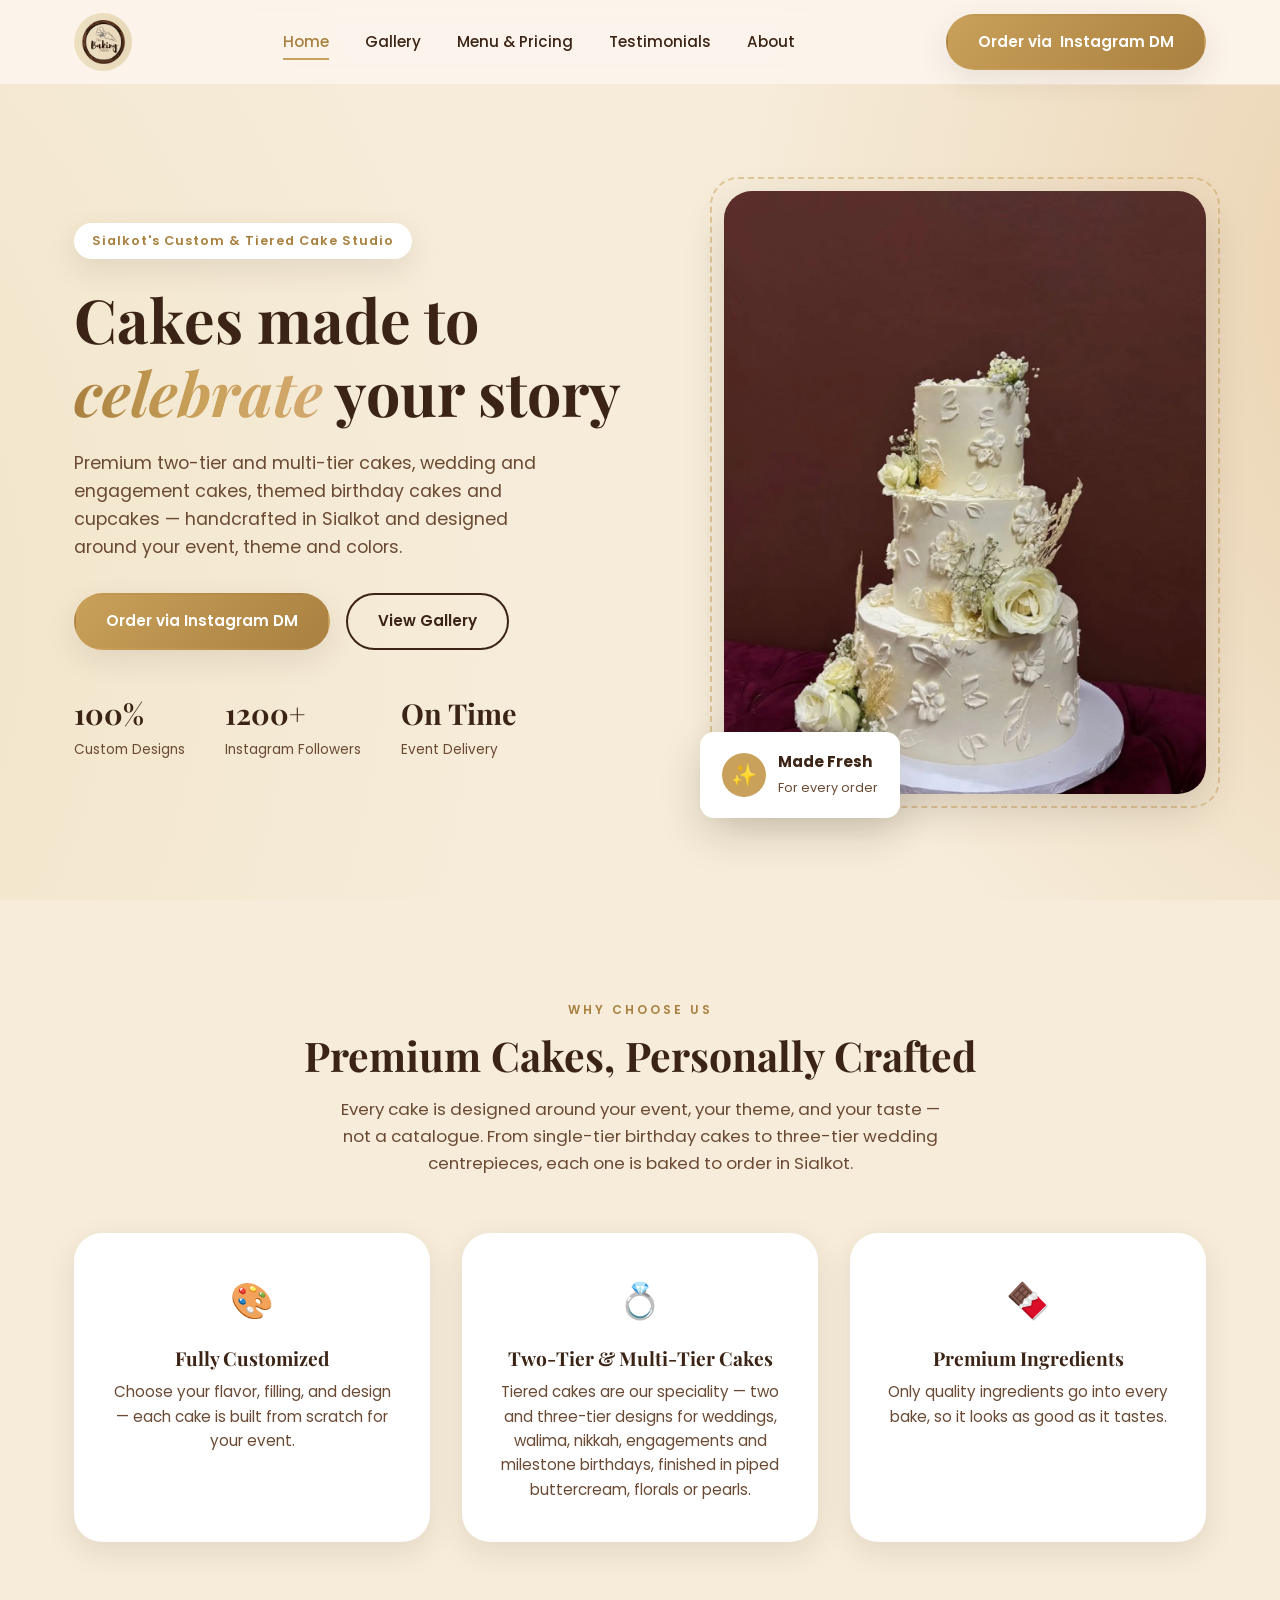
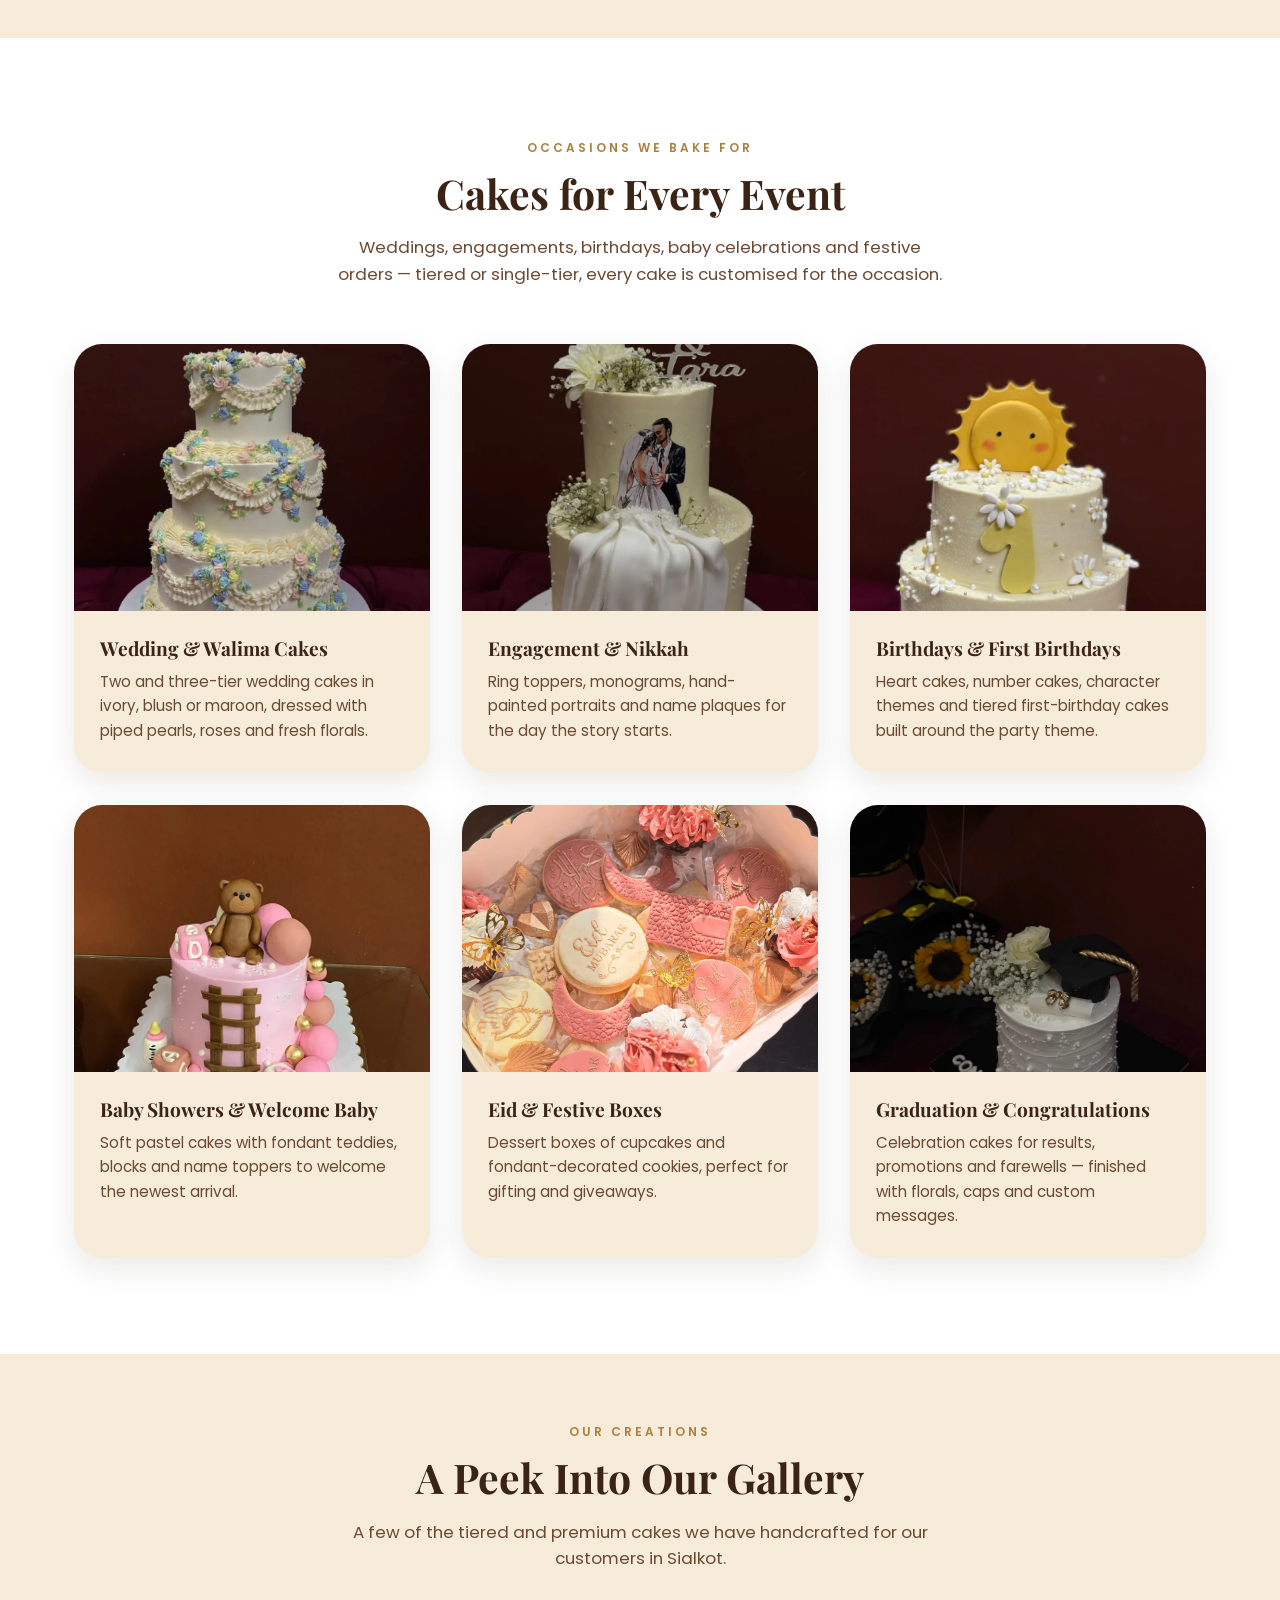
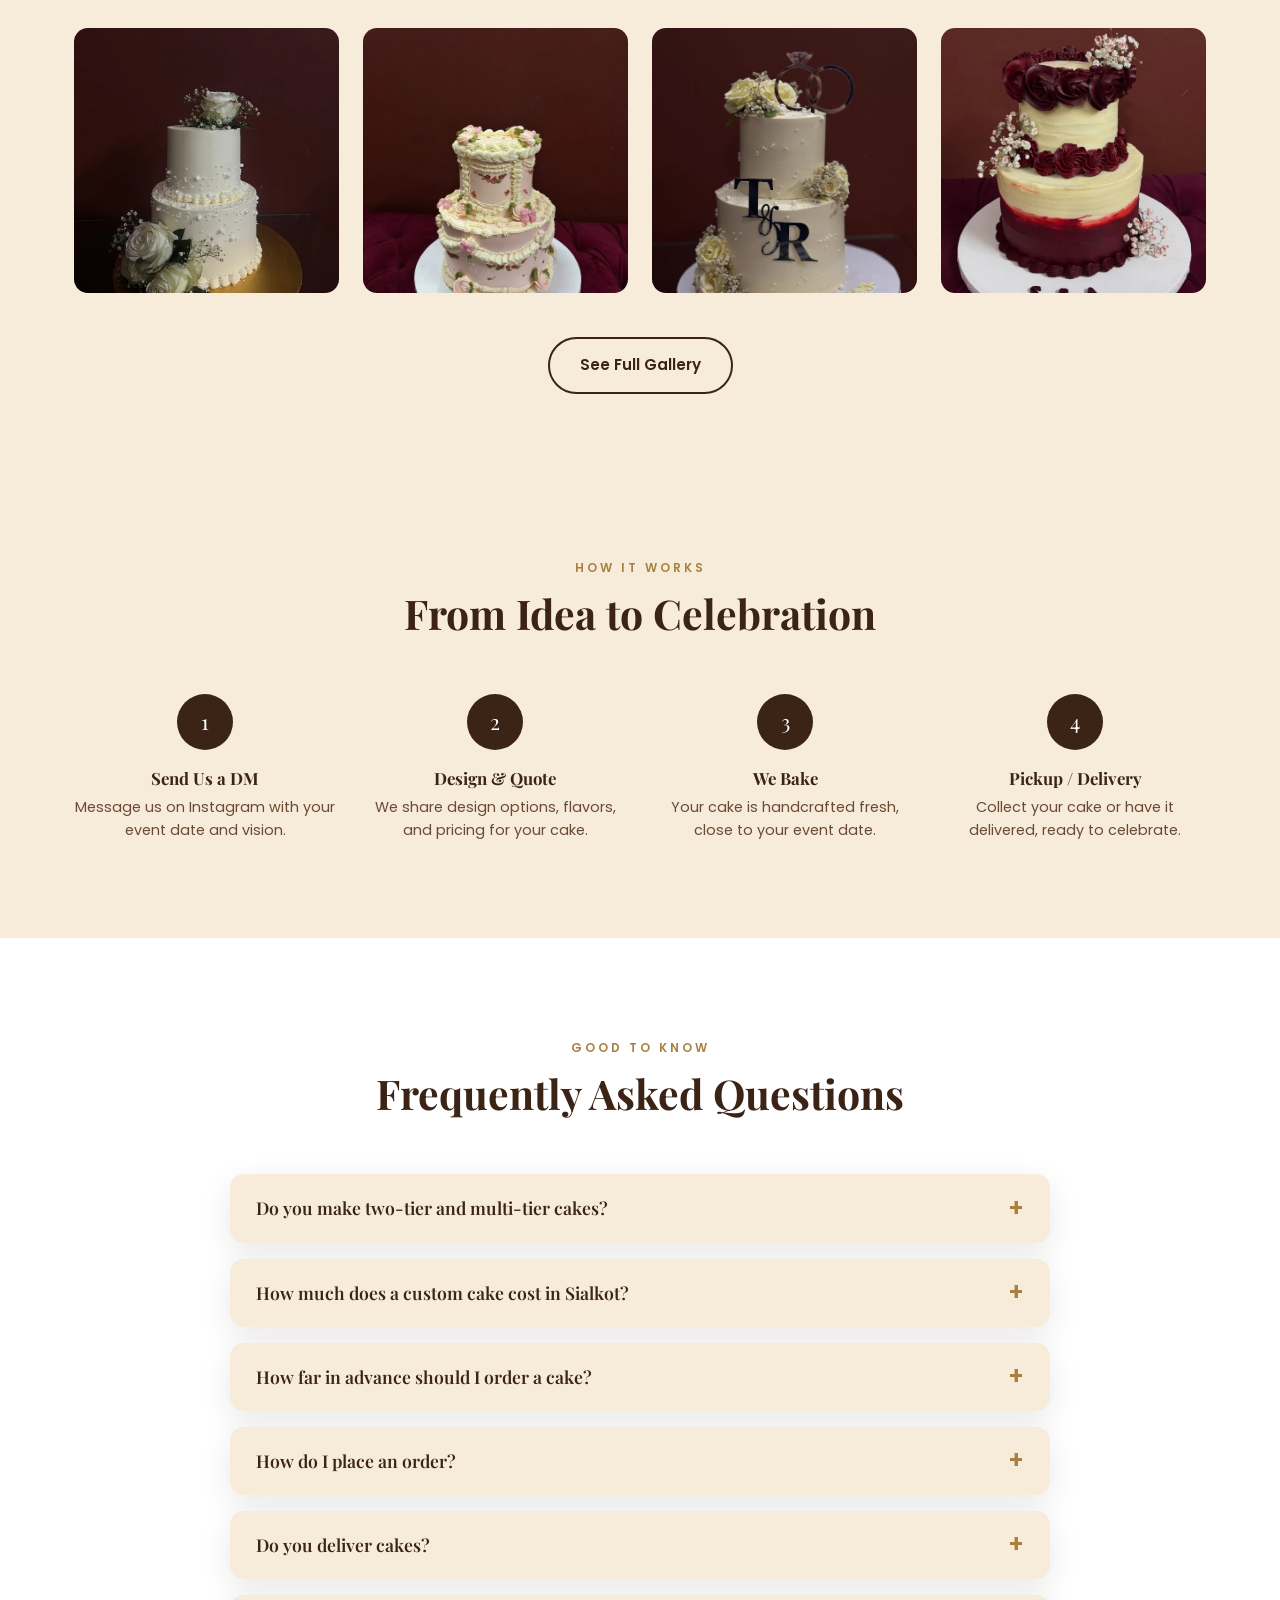
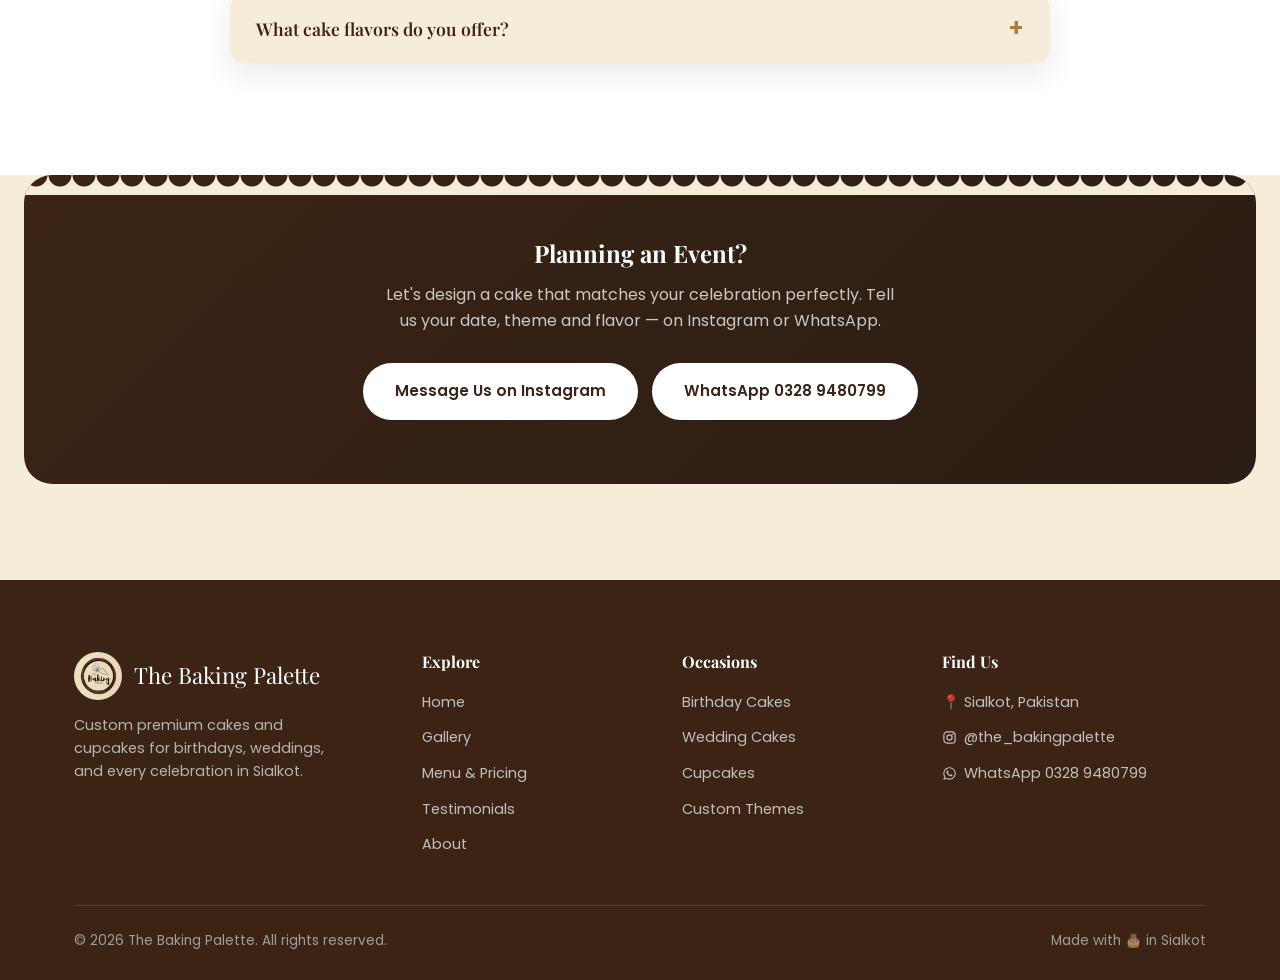
==== commit 92428450: "Fix page titles, shrink images and improve accessibility SEO: - Serve the optimised titles as <title" ====
--- a/index.html
+++ b/index.html
@@ -123,6 +123,8 @@
 </head>
 <body>
 
+  <a class="skip-link" href="#main">Skip to content</a>
+
   <!-- Navbar -->
   <header class="navbar">
     <div class="container">
@@ -145,6 +147,8 @@
     </div>
   </header>
 
+  <main id="main">
+
   <!-- Hero -->
   <section class="hero">
     <div class="container">
@@ -173,7 +177,7 @@
       </div>
       <div class="hero-visual">
         <div class="placeholder-tile" style="padding:0;border:none;">
-          <img src="images/gallery/wedding-three-tier-ivory-floral.jpg" alt="Three-tier ivory wedding cake with piped blossoms and fresh roses" style="width:100%;height:100%;object-fit:cover;border-radius:inherit;">
+          <img src="images/gallery/wedding-three-tier-ivory-floral.webp" alt="Three-tier ivory wedding cake with piped blossoms and fresh roses" style="width:100%;height:100%;object-fit:cover;border-radius:inherit;">
         </div>
         <div class="floating-card">
           <div class="icon-badge">✨</div>
@@ -224,42 +228,42 @@
       </div>
       <div class="occasion-grid">
         <article class="occasion-card reveal">
-          <img src="images/gallery/tiered-vintage-pastel-three-tier.jpg" alt="Three-tier vintage buttercream cake with pastel piped swags and flowers" loading="lazy">
+          <img src="images/gallery/tiered-vintage-pastel-three-tier.webp" alt="Three-tier vintage buttercream cake with pastel piped swags and flowers" loading="lazy">
           <div class="occasion-body">
             <h3>Wedding &amp; Walima Cakes</h3>
             <p>Two and three-tier wedding cakes in ivory, blush or maroon, dressed with piped pearls, roses and fresh florals.</p>
           </div>
         </article>
         <article class="occasion-card reveal">
-          <img src="images/gallery/wedding-two-tier-veil-portrait.jpg" alt="Two-tier wedding cake with a fondant veil drape, hand-painted couple portrait and name topper" loading="lazy">
+          <img src="images/gallery/wedding-two-tier-veil-portrait.webp" alt="Two-tier wedding cake with a fondant veil drape, hand-painted couple portrait and name topper" loading="lazy">
           <div class="occasion-body">
             <h3>Engagement &amp; Nikkah</h3>
             <p>Ring toppers, monograms, hand-painted portraits and name plaques for the day the story starts.</p>
           </div>
         </article>
         <article class="occasion-card reveal">
-          <img src="images/gallery/tiered-sun-daisy-first-birthday.jpg" alt="Two-tier first birthday cake with daisies, pearls and a fondant sun topper" loading="lazy">
+          <img src="images/gallery/tiered-sun-daisy-first-birthday.webp" alt="Two-tier first birthday cake with daisies, pearls and a fondant sun topper" loading="lazy">
           <div class="occasion-body">
             <h3>Birthdays &amp; First Birthdays</h3>
             <p>Heart cakes, number cakes, character themes and tiered first-birthday cakes built around the party theme.</p>
           </div>
         </article>
         <article class="occasion-card reveal">
-          <img src="images/gallery/themed-welcome-baby-girl-teddy.jpg" alt="Pink welcome baby cake with a fondant teddy bear, ladder and name blocks" loading="lazy">
+          <img src="images/gallery/themed-welcome-baby-girl-teddy.webp" alt="Pink welcome baby cake with a fondant teddy bear, ladder and name blocks" loading="lazy">
           <div class="occasion-body">
             <h3>Baby Showers &amp; Welcome Baby</h3>
             <p>Soft pastel cakes with fondant teddies, blocks and name toppers to welcome the newest arrival.</p>
           </div>
         </article>
         <article class="occasion-card reveal">
-          <img src="images/gallery/themed-eid-dessert-box.jpg" alt="Eid dessert box of decorated cookies and mini cupcakes in pink and gold" loading="lazy">
+          <img src="images/gallery/themed-eid-dessert-box.webp" alt="Eid dessert box of decorated cookies and mini cupcakes in pink and gold" loading="lazy">
           <div class="occasion-body">
             <h3>Eid &amp; Festive Boxes</h3>
             <p>Dessert boxes of cupcakes and fondant-decorated cookies, perfect for gifting and giveaways.</p>
           </div>
         </article>
         <article class="occasion-card reveal">
-          <img src="images/gallery/themed-graduation-sunflower.jpg" alt="Graduation cake with sunflowers and a fondant graduation cap" loading="lazy">
+          <img src="images/gallery/themed-graduation-sunflower.webp" alt="Graduation cake with sunflowers and a fondant graduation cap" loading="lazy">
           <div class="occasion-body">
             <h3>Graduation &amp; Congratulations</h3>
             <p>Celebration cakes for results, promotions and farewells &mdash; finished with florals, caps and custom messages.</p>
@@ -279,16 +283,16 @@
       </div>
       <div class="gallery-grid gallery-grid--home">
         <div class="gallery-item reveal">
-          <img src="images/gallery/wedding-two-tier-pearls-roses.jpg" alt="Two-tier white wedding cake with piped pearls, white roses and baby's breath" loading="lazy">
+          <img src="images/gallery/wedding-two-tier-pearls-roses.webp" alt="Two-tier white wedding cake with piped pearls, white roses and baby's breath" loading="lazy">
         </div>
         <div class="gallery-item reveal">
-          <img src="images/gallery/tiered-vintage-pink-bows.jpg" alt="Two-tier pink vintage cake with piped roses, bows and lace detailing" loading="lazy">
+          <img src="images/gallery/tiered-vintage-pink-bows.webp" alt="Two-tier pink vintage cake with piped roses, bows and lace detailing" loading="lazy">
         </div>
         <div class="gallery-item reveal">
-          <img src="images/gallery/wedding-two-tier-rings-monogram.jpg" alt="Two-tier engagement cake with monogram and ring topper" loading="lazy">
+          <img src="images/gallery/wedding-two-tier-rings-monogram.webp" alt="Two-tier engagement cake with monogram and ring topper" loading="lazy">
         </div>
         <div class="gallery-item reveal">
-          <img src="images/gallery/wedding-two-tier-maroon-roses.jpg" alt="Two-tier maroon and cream cake with piped roses" loading="lazy">
+          <img src="images/gallery/wedding-two-tier-maroon-roses.webp" alt="Two-tier maroon and cream cake with piped roses" loading="lazy">
         </div>
       </div>
       <div style="text-align:center;margin-top:44px;">
@@ -376,15 +380,15 @@
   </section>
 
   <!-- Footer -->
+
+  </main>
+
   <footer class="site-footer">
     <div class="container">
       <div class="footer-grid">
         <div>
           <div class="footer-logo" style="display:flex;align-items:center;gap:12px;"><img src="images/logo/logo.jpg" alt="The Baking Palette logo" style="height:48px;width:48px;object-fit:cover;border-radius:50%;"> The Baking Palette</div>
           <p style="font-size:0.9rem;color:rgba(255,255,255,0.65);max-width:280px;">Custom premium cakes and cupcakes for birthdays, weddings, and every celebration in Sialkot.</p>
-          <div class="footer-social">
-            <a href="https://www.instagram.com/the_bakingpalette/" target="_blank" rel="noopener" aria-label="Instagram">📷</a>
-          </div>
         </div>
         <div class="footer-col">
           <h4>Explore</h4>
@@ -409,8 +413,8 @@
           <h4>Find Us</h4>
           <ul>
             <li><a href="https://maps.app.goo.gl/SYh3LS19zjtz57ar5" target="_blank" rel="noopener">📍 Sialkot, Pakistan</a></li>
-            <li><a href="https://www.instagram.com/the_bakingpalette/" target="_blank" rel="noopener">@the_bakingpalette</a></li>
-            <li><a href="https://wa.me/923289480799" target="_blank" rel="noopener">💬 WhatsApp 0328 9480799</a></li>
+            <li><a href="https://www.instagram.com/the_bakingpalette/" target="_blank" rel="noopener"><span class="link-icon"><svg viewBox="0 0 24 24" aria-hidden="true" focusable="false"><rect x="3" y="3" width="18" height="18" rx="5.2" fill="none" stroke="currentColor" stroke-width="1.9"/><circle cx="12" cy="12" r="4.1" fill="none" stroke="currentColor" stroke-width="1.9"/><circle cx="17.3" cy="6.7" r="1.25" fill="currentColor"/></svg></span>@the_bakingpalette</a></li>
+            <li><a href="https://wa.me/923289480799" target="_blank" rel="noopener"><span class="link-icon"><svg viewBox="0 0 24 24" aria-hidden="true" focusable="false"><path fill="currentColor" d="M12.04 2.01c-5.46 0-9.91 4.44-9.91 9.9 0 1.75.46 3.45 1.33 4.96L2 22.01l5.28-1.38a9.9 9.9 0 0 0 4.76 1.21h.01c5.46 0 9.9-4.44 9.9-9.9a9.83 9.83 0 0 0-2.9-7A9.82 9.82 0 0 0 12.04 2Zm0 18.14h-.01a8.22 8.22 0 0 1-4.19-1.15l-.3-.18-3.11.82.83-3.04-.2-.31a8.2 8.2 0 0 1-1.26-4.38c0-4.53 3.7-8.22 8.25-8.22 2.2 0 4.27.86 5.82 2.41a8.16 8.16 0 0 1 2.41 5.82c0 4.54-3.69 8.23-8.24 8.23Zm4.52-6.16c-.25-.12-1.46-.72-1.69-.8-.22-.09-.39-.13-.55.12-.17.25-.64.8-.78.97-.15.16-.29.18-.54.06-.25-.12-1.05-.39-1.99-1.23-.74-.66-1.23-1.47-1.38-1.72-.14-.25-.01-.38.11-.5.11-.11.25-.29.37-.43.12-.15.16-.25.25-.41.08-.17.04-.31-.02-.43-.06-.13-.55-1.34-.76-1.83-.2-.48-.4-.42-.55-.43h-.47c-.17 0-.43.06-.66.31-.22.25-.86.84-.86 2.03 0 1.19.88 2.34 1 2.5.12.17 1.72 2.62 4.16 3.67.58.25 1.03.4 1.38.51.58.19 1.11.16 1.53.1.46-.07 1.46-.6 1.67-1.18.2-.58.2-1.07.14-1.18-.06-.1-.22-.17-.47-.29Z"/></svg></span>WhatsApp 0328 9480799</a></li>
           </ul>
         </div>
       </div>
--- a/css/style.css
+++ b/css/style.css
@@ -759,6 +759,7 @@
   box-shadow: var(--shadow-soft);
 }
 
+.review-cta h2,
 .review-cta h3 {
   margin-bottom: 12px;
 }
@@ -917,25 +918,17 @@
   color: var(--color-gold);
 }
 
-.footer-social {
-  display: flex;
-  gap: 12px;
-  margin-top: 18px;
-}
-
-.footer-social a {
-  width: 40px;
-  height: 40px;
-  border-radius: 50%;
-  background: rgba(255, 255, 255, 0.08);
-  display: flex;
-  align-items: center;
-  justify-content: center;
-  transition: background var(--transition);
-}
-
-.footer-social a:hover {
-  background: var(--color-gold);
+/* Small brand mark sitting before a footer link's text. */
+.footer-col .link-icon {
+  display: inline-flex;
+  vertical-align: -3px;
+  margin-right: 7px;
+}
+
+.footer-col .link-icon svg {
+  width: 15px;
+  height: 15px;
+  display: block;
 }
 
 .footer-bottom {
@@ -945,6 +938,37 @@
   justify-content: space-between;
   font-size: 0.85rem;
   color: rgba(255, 255, 255, 0.55);
+}
+
+/* ---------- Keyboard accessibility ---------- */
+
+/* Visible focus ring for keyboard users (mouse clicks stay unchanged). */
+a:focus-visible,
+button:focus-visible,
+.btn:focus-visible,
+.filter-btn:focus-visible,
+.nav-toggle:focus-visible,
+.gallery-item:focus-visible {
+  outline: 3px solid var(--color-gold-dark);
+  outline-offset: 3px;
+  border-radius: 4px;
+}
+
+/* Skip link: hidden until focused, then pinned to the top of the page. */
+.skip-link {
+  position: absolute;
+  left: -9999px;
+  top: 0;
+  z-index: 200;
+  padding: 12px 20px;
+  background: var(--color-brown);
+  color: var(--color-white);
+  font-size: 0.9rem;
+  border-radius: 0 0 var(--radius-md) 0;
+}
+
+.skip-link:focus {
+  left: 0;
 }
 
 /* ---------- Reveal animation ---------- */
@@ -1091,9 +1115,19 @@
   }
 
   .menu-grid,
-  .about-grid,
+  .about-grid {
+    grid-template-columns: 1fr;
+  }
+
+  /* Keep the footer's link columns side by side instead of stacking them
+     into one very long list. */
   .footer-grid {
-    grid-template-columns: 1fr;
+    grid-template-columns: repeat(3, 1fr);
+    gap: 28px;
+  }
+
+  .footer-grid > :first-child {
+    grid-column: 1 / -1;
   }
 
   .about-grid .placeholder-tile {
@@ -1121,8 +1155,31 @@
     right: 0;
   }
 
+  /* The hamburger is the only way into the menu on a phone, so give it a
+     real 44px tap target and a visible outline next to the order button. */
   .nav-toggle {
     display: flex;
+    align-items: center;
+    justify-content: center;
+    width: 44px;
+    height: 44px;
+    border: 1px solid rgba(61, 43, 31, 0.2);
+    border-radius: 50%;
+    background: rgba(255, 255, 255, 0.85);
+  }
+
+  .nav-toggle span {
+    width: 20px;
+  }
+
+  .navbar .container,
+  .nav-cta {
+    gap: 12px;
+  }
+
+  .nav-cta .btn {
+    padding: 10px 18px;
+    font-size: 0.82rem;
   }
 
   .nav-toggle.open span:nth-child(1) {
@@ -1166,17 +1223,89 @@
     gap: 14px;
   }
 
-  .occasion-grid {
+  /* Card grids stay two-up down to 560px; below that the tracks get
+     narrower than the cards' own content and push the page sideways,
+     so they stack instead. */
+  .highlights-grid,
+  .occasion-grid,
+  .testimonials-grid,
+  .menu-grid,
+  .process-grid {
     grid-template-columns: 1fr;
     gap: 20px;
   }
 
+  .highlights-grid > *,
+  .occasion-grid > *,
+  .testimonials-grid > *,
+  .menu-grid > *,
+  .process-grid > *,
+  .values-grid > *,
+  .gallery-grid > * {
+    min-width: 0;
+  }
+
+  .highlight-card {
+    padding: 32px 24px;
+  }
+
+  .testimonial-card,
+  .menu-card {
+    padding: 26px 22px;
+  }
+
+  .occasion-body {
+    padding: 22px 20px 26px;
+  }
+
+  .menu-card-header {
+    flex-wrap: wrap;
+    gap: 6px;
+  }
+
   .faq-item {
     padding: 18px 20px;
   }
 
   .cta-actions .btn {
     width: 100%;
+  }
+
+  /* Two link columns side by side, with "Find Us" running across the
+     bottom, so the footer stays short on a phone. */
+  .footer-grid {
+    grid-template-columns: repeat(2, 1fr);
+    gap: 22px 24px;
+    margin-bottom: 28px;
+  }
+
+  .footer-grid > :first-child,
+  .footer-grid > :last-child {
+    grid-column: 1 / -1;
+  }
+
+  .footer-grid > :last-child ul {
+    flex-direction: row;
+    flex-wrap: wrap;
+    gap: 8px 18px;
+  }
+
+  .footer-col h4 {
+    font-size: 0.95rem;
+    margin-bottom: 10px;
+  }
+
+  .footer-col ul {
+    gap: 8px;
+  }
+
+  .footer-col a {
+    font-size: 0.85rem;
+  }
+
+  .site-footer {
+    padding: 48px 0 24px;
+    margin-top: 64px;
   }
 
   .footer-bottom {
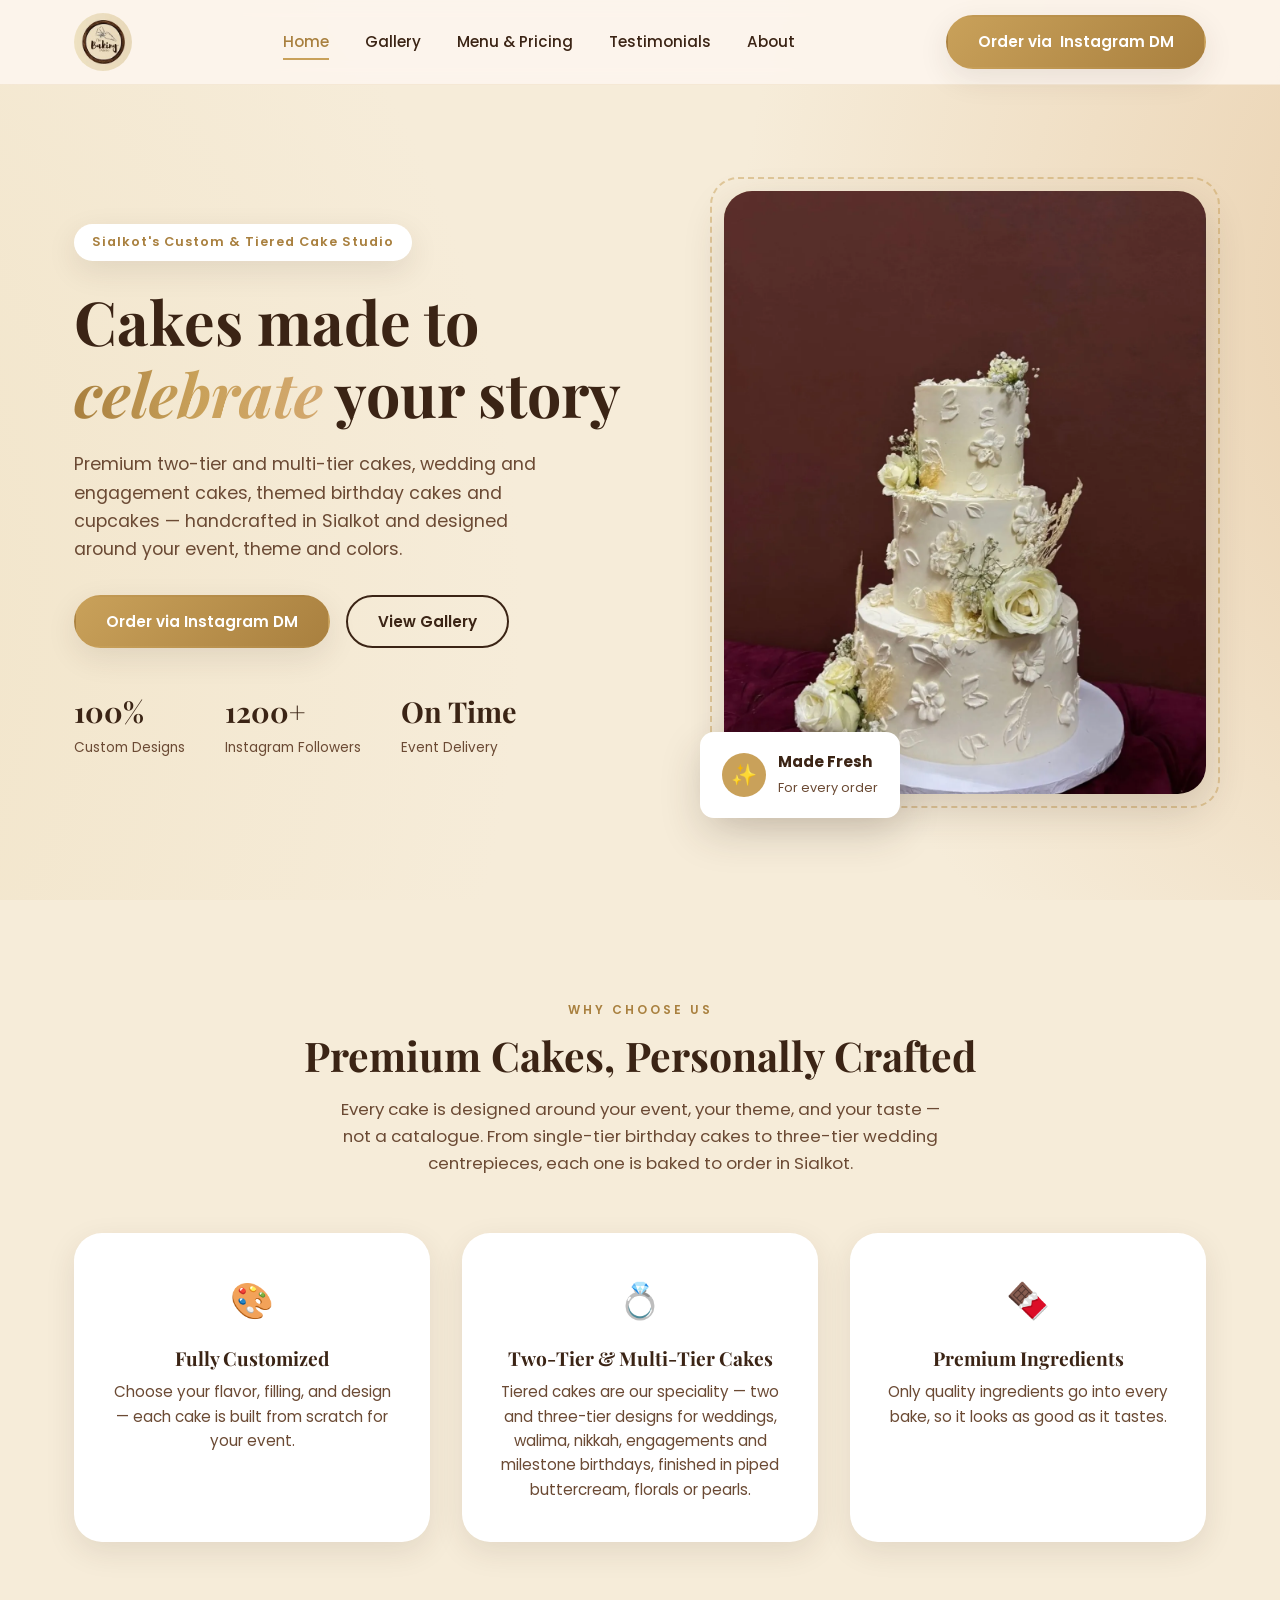
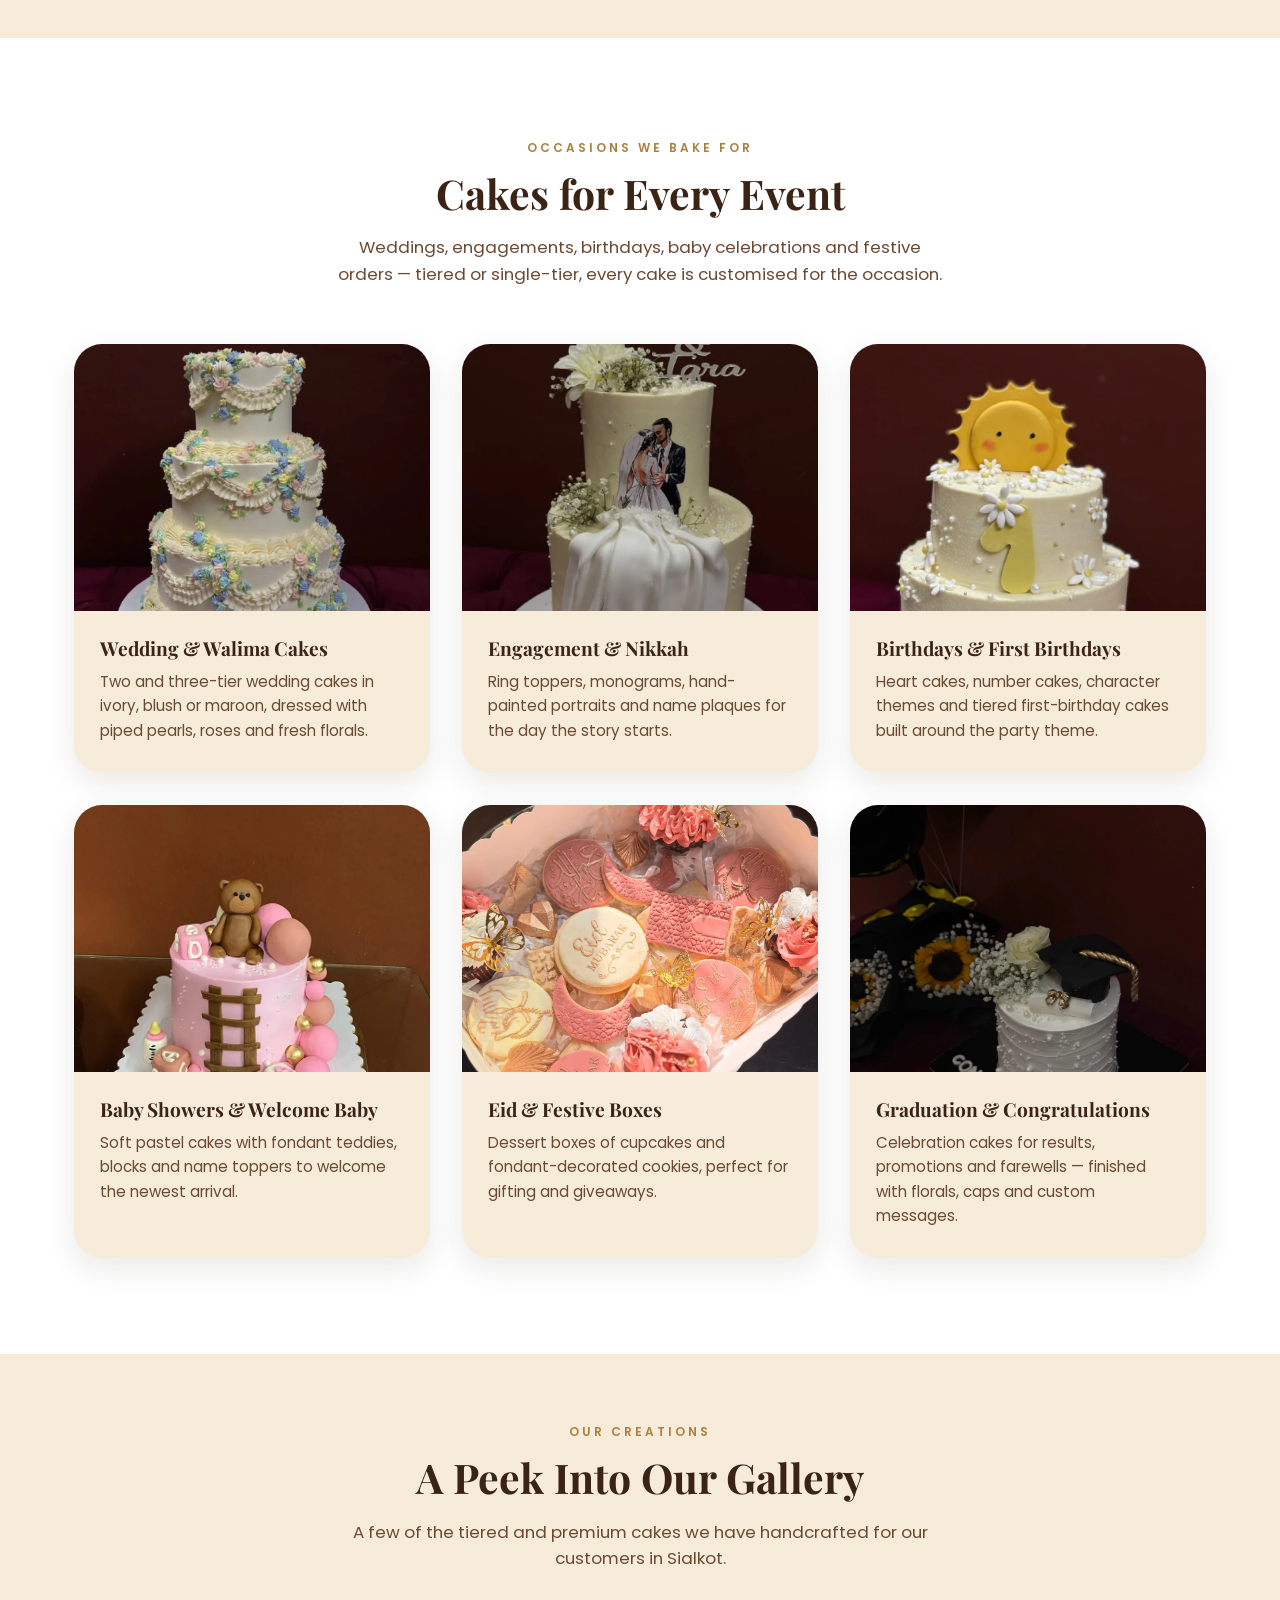
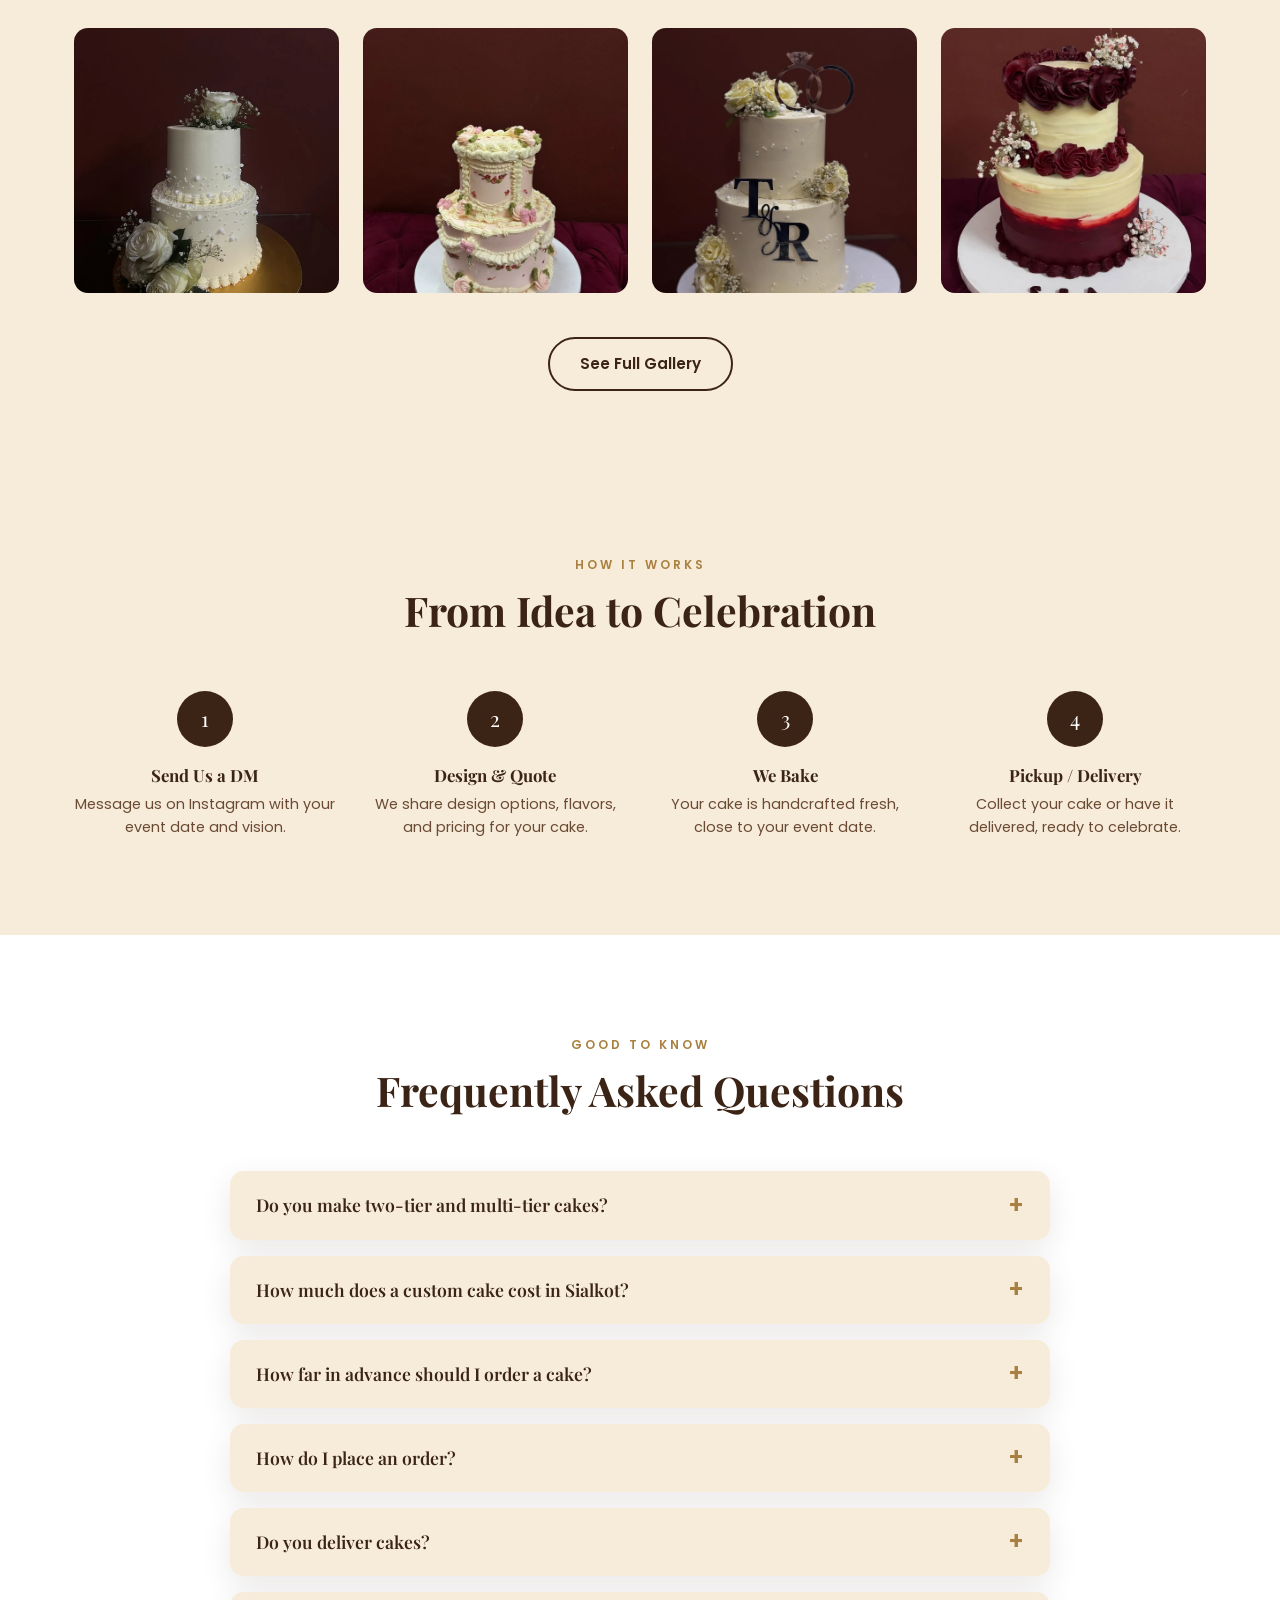
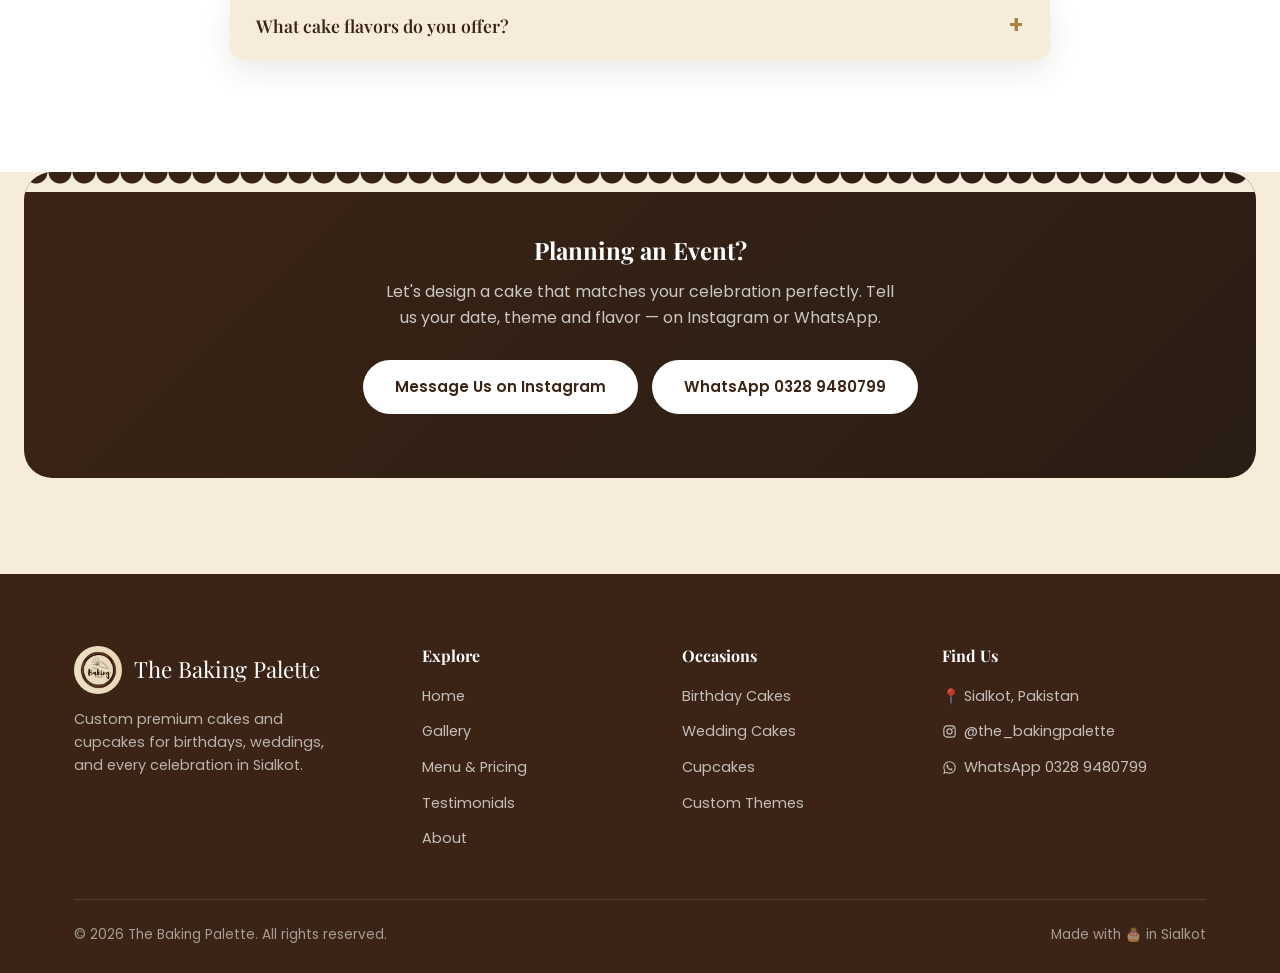
==== commit 6a5430ec: "Use a real locale in og:locale and match it to <html lang> "en_PK" is not a locale Open Graph recogn" ====
--- a/index.html
+++ b/index.html
@@ -1,5 +1,5 @@
 <!DOCTYPE html>
-<html lang="en">
+<html lang="en-US">
 <head>
   <meta charset="UTF-8" />
   <meta name="viewport" content="width=device-width, initial-scale=1.0" />
@@ -9,7 +9,7 @@
 
   <meta property="og:type" content="website" />
   <meta property="og:site_name" content="The Baking Palette" />
-  <meta property="og:locale" content="en_PK" />
+  <meta property="og:locale" content="en_US" />
   <meta property="og:title" content="The Baking Palette | Custom Tiered, Wedding &amp; Birthday Cakes in Sialkot" />
   <meta property="og:description" content="Two-tier and multi-tier wedding cakes, engagement, birthday and themed cakes, cupcakes and fondant cookies — handcrafted to order in Sialkot." />
   <meta property="og:image" content="images/gallery/wedding-three-tier-ivory-floral.jpg" />
--- a/css/style.css
+++ b/css/style.css
@@ -51,6 +51,27 @@
   color: inherit;
 }
 
+/* Form controls do not inherit typography or colour from the page, so browsers
+   fall back to their own defaults (blue button text on iOS/Safari). Pin them
+   to the theme. */
+button,
+input,
+select,
+textarea {
+  font-family: inherit;
+  font-size: inherit;
+  line-height: inherit;
+  color: inherit;
+}
+
+button {
+  background: none;
+  border: none;
+  color: var(--color-brown);
+  -webkit-appearance: none;
+  appearance: none;
+}
+
 ul {
   list-style: none;
 }
@@ -113,8 +134,12 @@
   gap: 8px;
   padding: 14px 30px;
   border-radius: 999px;
+  font-family: var(--font-body);
   font-weight: 600;
   font-size: 0.95rem;
+  line-height: 1.4;
+  color: var(--color-brown);
+  text-decoration: none;
   border: 2px solid transparent;
   cursor: pointer;
   transition: transform var(--transition), box-shadow var(--transition), background var(--transition);
@@ -486,10 +511,12 @@
   border-radius: 999px;
   border: 1px solid rgba(61, 43, 31, 0.2);
   background: transparent;
+  font-family: var(--font-body);
   font-weight: 500;
   font-size: 0.9rem;
+  color: var(--color-brown);
   cursor: pointer;
-  transition: background var(--transition), color var(--transition);
+  transition: background var(--transition), color var(--transition), border-color var(--transition);
 }
 
 .filter-btn.active,
@@ -542,6 +569,7 @@
   top: 32px;
   right: 40px;
   color: var(--color-white);
+  line-height: 1;
   font-size: 2rem;
   background: none;
   border: none;
